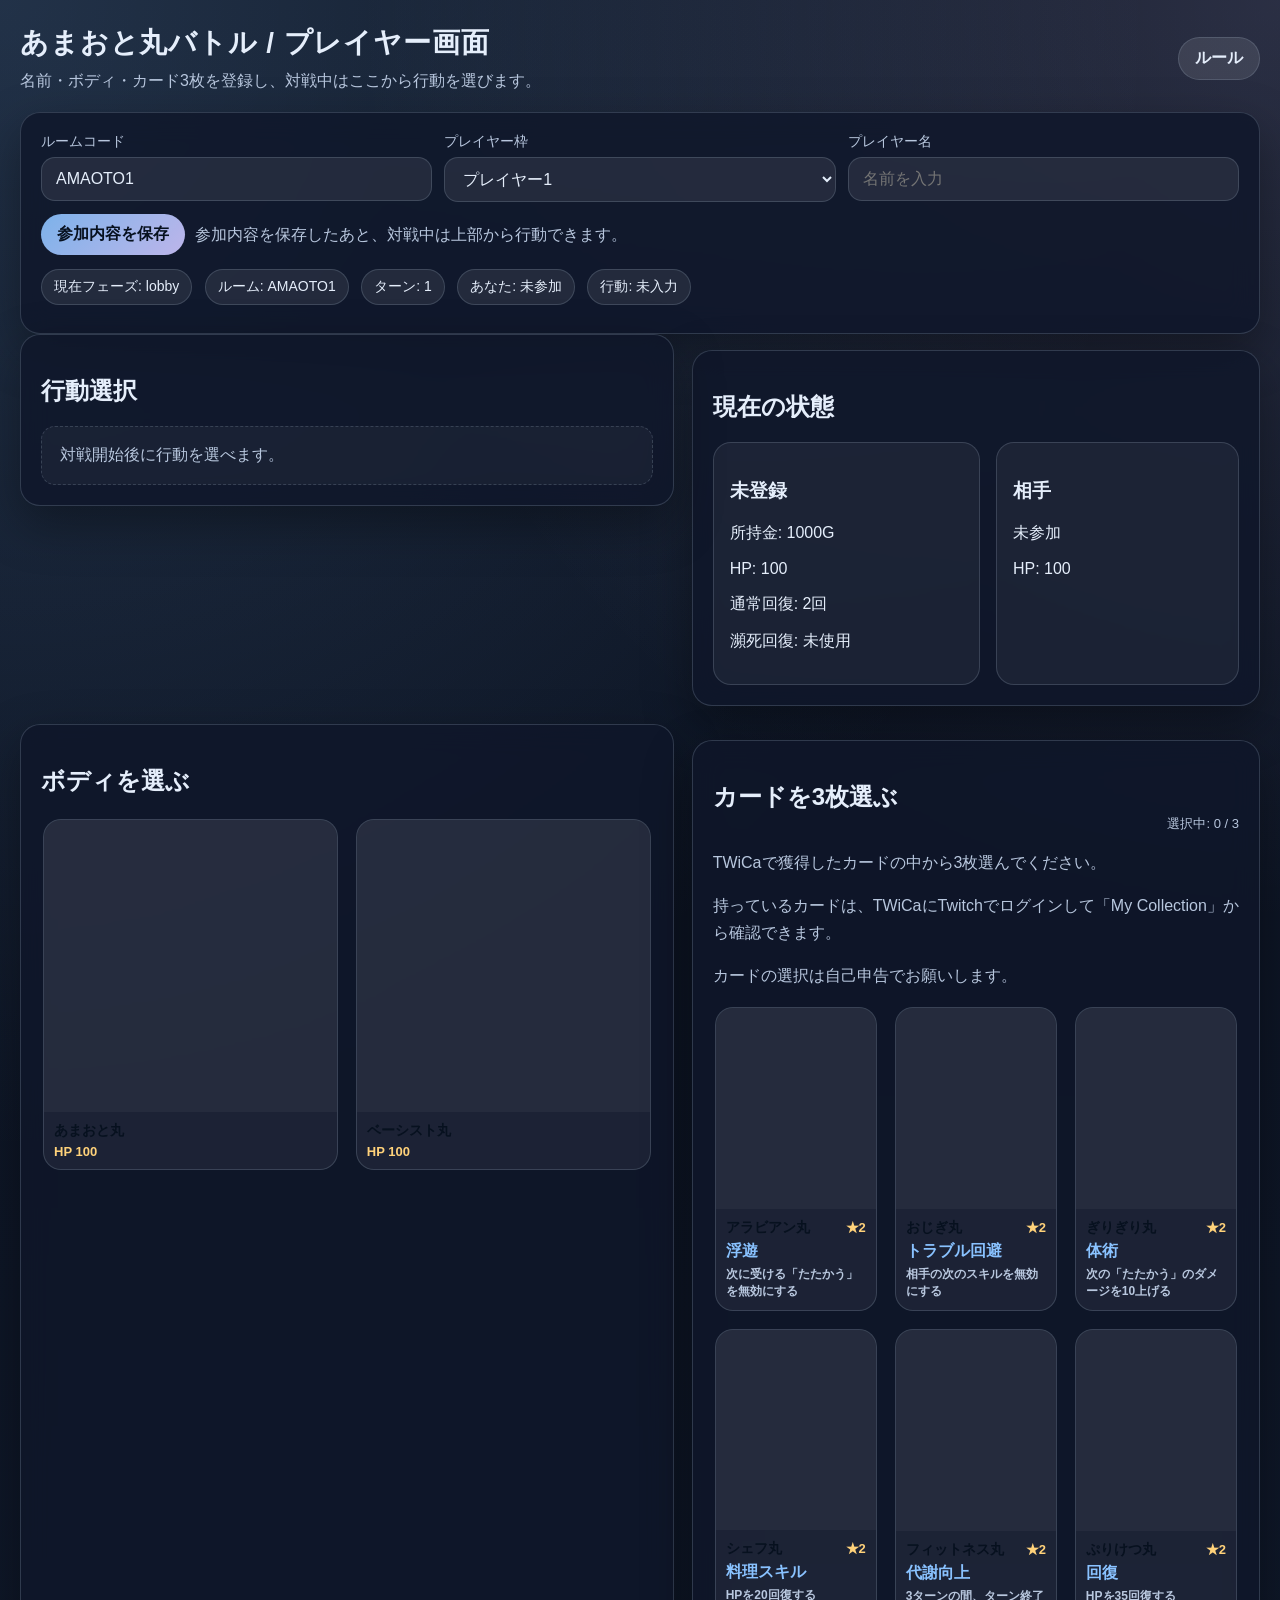
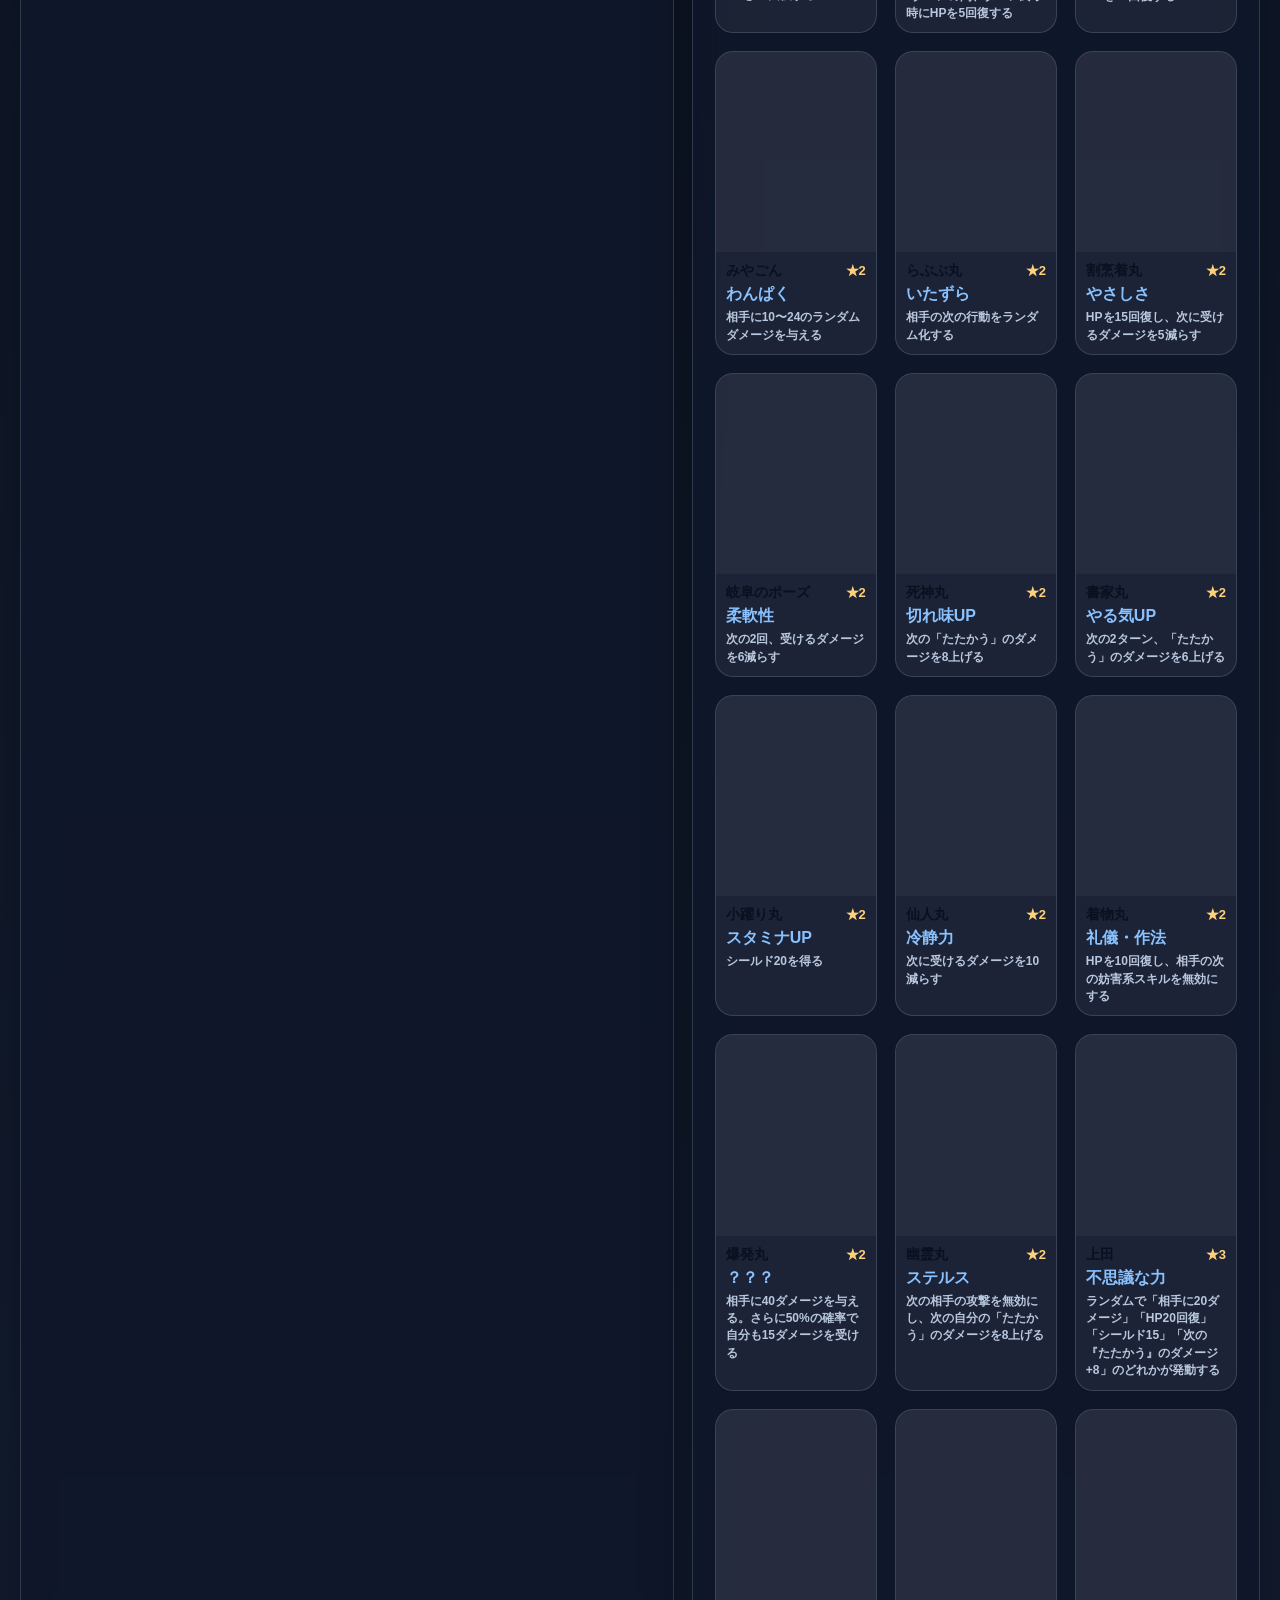
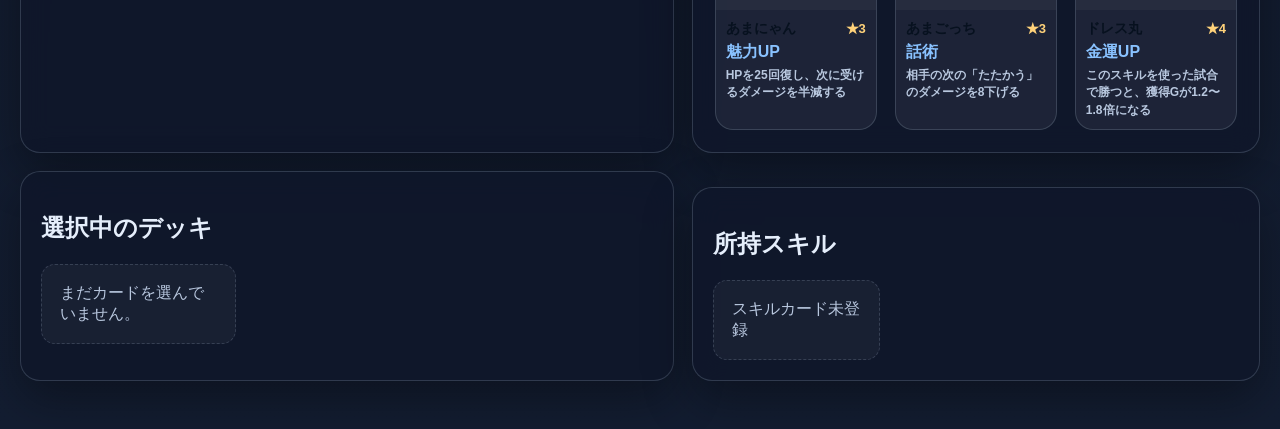
==== index.html @ dc41369e "Add files via upload" ====
<!DOCTYPE html>
<html lang="ja">
<head>
  <meta charset="UTF-8" />
  <meta name="viewport" content="width=device-width, initial-scale=1.0" />
  <title>あまおと丸バトル / プレイヤー画面</title>
  <link rel="stylesheet" href="css/common.css" />
  <link rel="stylesheet" href="css/player.css" />
</head>
<body class="player-page">
  <div class="container">
<header class="page-header">
  <div class="header-title">
    <h1>あまおと丸バトル / プレイヤー画面</h1>
    <p>名前・ボディ・カード3枚を登録し、対戦中はここから行動を選びます。</p>
  </div>
  <div class="header-actions">
    <button type="button" class="secondary" data-open-rules>ルール</button>
  </div>
</header>

<section class="panel">
  <div class="form-grid">
    <div>
      <label for="room-code">ルームコード</label>
      <input id="room-code" value="AMAOTO1" />
    </div>
    <div>
      <label for="player-role">プレイヤー枠</label>
      <select id="player-role">
        <option value="p1">プレイヤー1</option>
        <option value="p2">プレイヤー2</option>
      </select>
    </div>
    <div>
      <label for="player-name">プレイヤー名</label>
      <input id="player-name" placeholder="名前を入力" />
    </div>
  </div>
  <div class="entry-actions">
    <button type="button" id="save-entry">参加内容を保存</button>
    <div id="join-notice" class="submit-note"></div>
  </div>
  <div id="phase-box" class="phase-wrap"></div>
</section>

<section class="grid-2 player-top-grid">
  <div class="panel action-shell">
    <h2>行動選択</h2>
    <div id="action-panel"></div>
  </div>
  <div class="panel">
    <h2>現在の状態</h2>
    <div id="status-box" class="status-panels"></div>
  </div>
</section>

<section class="grid-2 selection-grid">
  <div class="panel">
    <h2>ボディを選ぶ</h2>
    <div id="body-grid" class="body-grid compact-grid"></div>
  </div>
  <div class="panel">
    <div class="section-title-row">
      <h2>カードを3枚選ぶ</h2>
      <div class="section-sub">選択中: <span id="deck-count">0</span> / 3</div>
    </div>
    <div id="twica-box" class="twica-box"></div>
    <div id="card-grid" class="card-grid compact-grid"></div>
  </div>
</section>

<section class="grid-2 lower-grid">
  <div class="panel">
    <h2>選択中のデッキ</h2>
    <div id="selected-deck" class="card-grid selected-deck-grid"></div>
  </div>
  <div class="panel">
    <h2>所持スキル</h2>
    <div id="skill-panel" class="skill-row"></div>
  </div>
</section>

  </div>
  <script src="data/data.js"></script>
  <script src="js/config.js"></script>
  <script src="js/sync.js"></script>
  <script src="js/common.js"></script>
  <script src="js/battle-engine.js"></script>
  <script src="js/player.js"></script>
</body>
</html>
---- css/common.css ----
:root {
  --bg: #0f172a;
  --panel: rgba(15, 23, 42, 0.82);
  --panel-2: rgba(30, 41, 59, 0.82);
  --line: rgba(148, 163, 184, 0.25);
  --text: #e5eefb;
  --sub: #b8c7de;
  --accent: #89c2ff;
  --accent-2: #d0c7ff;
  --danger: #ff7ea8;
  --success: #7ee5b8;
  --warn: #ffd27a;
  --shadow: 0 18px 48px rgba(0, 0, 0, 0.35);
  --radius: 20px;
  --radius-sm: 14px;
  --hp-bg: rgba(255,255,255,0.08);
  --hp-fill: linear-gradient(90deg, #7ee5b8, #89c2ff);
}
* { box-sizing: border-box; }
html, body {
  margin: 0;
  padding: 0;
  color: var(--text);
  background:
    radial-gradient(circle at top left, rgba(137, 194, 255, 0.18), transparent 30%),
    radial-gradient(circle at top right, rgba(208, 199, 255, 0.16), transparent 24%),
    linear-gradient(180deg, #0b1220 0%, #131d31 100%);
  font-family: -apple-system, BlinkMacSystemFont, "Hiragino Sans", "Yu Gothic", sans-serif;
}
body { min-height: 100vh; }
.container {
  width: min(1320px, calc(100vw - 40px));
  margin: 0 auto;
  padding: 24px 0 48px;
}
.page-header {
  display: flex;
  flex-wrap: wrap;
  gap: 14px;
  align-items: center;
  justify-content: space-between;
  margin-bottom: 18px;
}
.header-title h1 { margin: 0 0 6px; font-size: 28px; letter-spacing: 0.03em; }
.header-title p { margin: 0; color: var(--sub); line-height: 1.6; }
.header-actions { display: flex; gap: 10px; flex-wrap: wrap; align-items:center; }
.panel {
  background: var(--panel);
  border: 1px solid var(--line);
  backdrop-filter: blur(14px);
  border-radius: var(--radius);
  box-shadow: var(--shadow);
  padding: 20px;
}
.panel + .panel { margin-top: 16px; }
.grid-2 { display: grid; grid-template-columns: 1.15fr 1fr; gap: 18px; }
.grid-3 { display: grid; grid-template-columns: repeat(3, 1fr); gap: 16px; }
button, input, select { font: inherit; }
button {
  border: 0; border-radius: 999px; padding: 10px 16px; cursor: pointer;
  background: linear-gradient(135deg, rgba(137, 194, 255, 0.9), rgba(208, 199, 255, 0.9));
  color: #07111f; font-weight: 700; transition: transform 0.15s ease, opacity 0.15s ease;
}
button:hover { transform: translateY(-1px); }
button:disabled, button.disabled { opacity: 0.45; cursor: not-allowed; transform: none; }
button.secondary { background: rgba(255,255,255,0.1); color: var(--text); border: 1px solid var(--line); }

button.attention, button.primary-warn {
  background: linear-gradient(135deg, rgba(255, 149, 92, 0.96), rgba(255, 108, 84, 0.96));
  color: #1f0c06;
  box-shadow: 0 10px 24px rgba(255, 126, 84, 0.28);
}
button.attention:hover, button.primary-warn:hover {
  box-shadow: 0 14px 28px rgba(255, 126, 84, 0.34);
}
input, select {
  width: 100%; border-radius: 14px; border: 1px solid var(--line); background: rgba(255,255,255,0.08);
  color: var(--text); padding: 12px 14px;
}
label { display: block; color: var(--sub); margin-bottom: 6px; font-size: 14px; }
.form-grid { display: grid; grid-template-columns: repeat(3, 1fr); gap: 12px; }
.phase-chip {
  display: inline-flex; align-items: center; padding: 8px 12px; margin: 0 8px 8px 0; border-radius: 999px;
  background: rgba(255,255,255,0.08); border: 1px solid var(--line); color: var(--text); font-size: 14px;
}
.empty-note { padding: 18px; border-radius: var(--radius-sm); color: var(--sub); background: rgba(255,255,255,0.04); border: 1px dashed var(--line); }
.card-grid, .body-grid { display: grid; gap: 14px; }
.card-grid { grid-template-columns: repeat(auto-fill, minmax(220px, 1fr)); }
.body-grid { grid-template-columns: repeat(auto-fit, minmax(220px, 1fr)); }
.card-button, .body-button { display: block; width: 100%; text-align: left; padding: 0; border-radius: 18px; overflow: hidden; background: transparent; border: 2px solid transparent; }
.card-button.selected, .body-button.selected { border-color: var(--accent); box-shadow: 0 0 0 2px rgba(137, 194, 255, 0.15); }
.card-unit, .body-unit {
  background: rgba(255,255,255,0.06); border: 1px solid var(--line); border-radius: 18px; overflow: hidden;
  display: flex; flex-direction: column; min-height: 100%;
}
.card-image, .body-image { width: 100%; aspect-ratio: 3 / 4; object-fit: cover; background: rgba(255,255,255,0.04); }
.body-image { aspect-ratio: 1 / 1; }
.card-body { padding: 12px; display: grid; gap: 6px; }
.card-title-row { display: flex; justify-content: space-between; gap: 8px; align-items: flex-start; }
.card-title, .body-name { font-size: 16px; font-weight: 700; }
.card-rarity, .body-meta { color: var(--warn); font-size: 13px; }
.card-skill { color: var(--accent); font-weight: 700; }
.card-effect, .card-meta { color: var(--sub); font-size: 14px; line-height: 1.5; }
.effects-row { display: flex; flex-wrap: wrap; gap: 8px; margin-top: 10px; }
.effect-badge {
  display: inline-flex; align-items: center; gap: 6px; border-radius: 999px; background: rgba(255,255,255,0.08);
  border: 1px solid var(--line); padding: 6px 10px; font-size: 12px; color: var(--text);
}
.status-row, .stack { display: grid; gap: 16px; }
.modal.hidden { display: none; }
.modal { position: fixed; inset: 0; z-index: 999; }
.modal-backdrop { position: absolute; inset: 0; background: rgba(0,0,0,0.6); }
.modal-panel {
  position: relative; z-index: 1; width: min(760px, calc(100vw - 24px)); margin: 32px auto; background: rgba(12, 19, 33, 0.96);
  border: 1px solid var(--line); border-radius: 22px; box-shadow: var(--shadow); padding: 20px;
}
.modal-close { float: right; }
.rules-block h3 { margin-top: 12px; margin-bottom: 8px; }
.rules-block ul { margin: 0; padding-left: 20px; line-height: 1.8; }
.rules-block p { color: var(--sub); line-height: 1.7; }
.hp-bar { height: 12px; background: var(--hp-bg); border-radius: 999px; overflow: hidden; border: 1px solid rgba(255,255,255,0.08); }
.hp-fill { height: 100%; background: var(--hp-fill); }
.log-list { margin: 0; padding-left: 18px; line-height: 1.8; color: var(--sub); }
.section-title-row { display:flex; justify-content:space-between; align-items:flex-end; gap:10px; margin-bottom: 12px; }
.section-sub { color: var(--sub); font-size: 13px; }
.entry-actions { margin-top: 12px; display:flex; gap:10px; flex-wrap:wrap; align-items:center; }
.phase-wrap { margin-top: 14px; }
@media (max-width: 900px) {
  .grid-2, .grid-3, .form-grid { grid-template-columns: 1fr; }
  .container { width: min(100vw - 20px, 1320px); }
}
---- css/player.css ----
.player-top-grid {
  align-items: start;
}
.action-shell {
  position: sticky;
  top: 14px;
  z-index: 5;
}
.selection-grid, .lower-grid {
  margin-top: 18px;
}
.status-panels {
  display: grid;
  grid-template-columns: 1.1fr 1fr;
  gap: 16px;
}
.status-card {
  background: rgba(255,255,255,0.05);
  border: 1px solid var(--line);
  border-radius: 18px;
  padding: 16px;
}
.action-grid {
  display: grid;
  grid-template-columns: 1fr 1fr;
  gap: 12px;
}
.action-group {
  background: rgba(255,255,255,0.04);
  border-radius: 18px;
  border: 1px solid var(--line);
  padding: 14px;
}
.action-group h3 { margin-top: 0; margin-bottom: 12px; }
.major-action {
  width: 100%;
  margin-bottom: 10px;
}
.minor-actions {
  display: grid;
  grid-template-columns: repeat(auto-fill, minmax(180px, 1fr));
  gap: 10px;
}
.minor-action {
  width: 100%;
  border-radius: 16px;
}
.submit-note, .twica-box p {
  color: var(--sub);
  line-height: 1.7;
}
.skill-row {
  display: grid;
  grid-template-columns: repeat(3, 1fr);
  gap: 12px;
}
.skill-slot.used { opacity: 0.56; }
.player-page .compact-grid.card-grid {
  grid-template-columns: repeat(auto-fill, minmax(165px, 1fr));
}
.player-page .compact-grid.body-grid, .player-page .body-grid.compact-grid {
  grid-template-columns: repeat(auto-fit, minmax(170px, 1fr));
}
.player-page .compact-grid .card-body {
  padding: 10px;
  gap: 4px;
}
.player-page .compact-grid .card-title, .player-page .compact-grid .body-name {
  font-size: 14px;
}
.player-page .compact-grid .card-effect, .player-page .compact-grid .card-meta {
  font-size: 12px;
  line-height: 1.45;
}
.player-page .compact-grid .card-image {
  aspect-ratio: 4 / 5;
}
.player-page .compact-grid .body-image {
  aspect-ratio: 1 / 1;
}
.selected-deck-grid {
  grid-template-columns: repeat(auto-fill, minmax(150px, 1fr));
}
.selected-deck-grid .card-image,
.skill-row .card-image {
  aspect-ratio: 1 / 1.15;
}
.selected-deck-grid .card-title,
.skill-row .card-title {
  font-size: 14px;
}
.selected-deck-grid .card-effect,
.skill-row .card-effect,
.skill-row .card-meta {
  font-size: 12px;
}
@media (max-width: 900px) {
  .status-panels, .action-grid, .skill-row { grid-template-columns: 1fr; }
  .action-shell { position: static; }
}
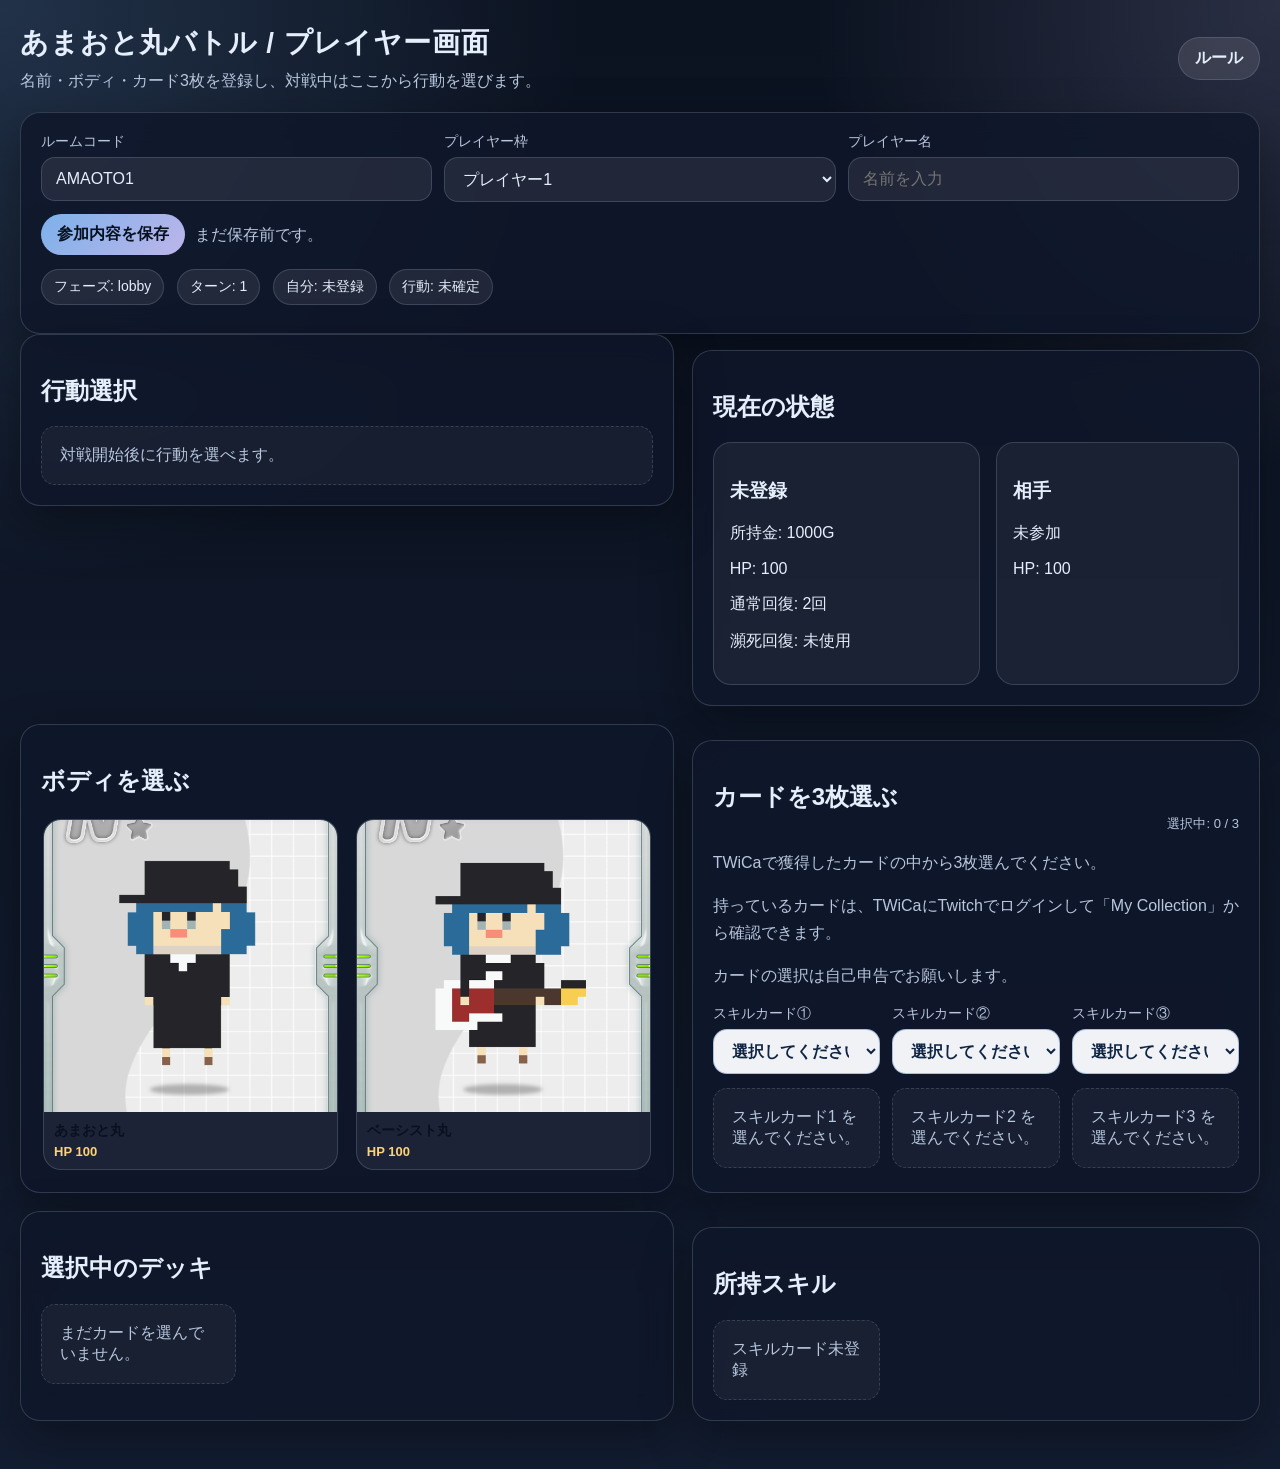
==== commit 2446bb8f: "Add files via upload" ====
--- a/index.html
+++ b/index.html
@@ -60,13 +60,29 @@
     <h2>ボディを選ぶ</h2>
     <div id="body-grid" class="body-grid compact-grid"></div>
   </div>
-  <div class="panel">
+  <div class="panel skill-select-panel">
     <div class="section-title-row">
       <h2>カードを3枚選ぶ</h2>
       <div class="section-sub">選択中: <span id="deck-count">0</span> / 3</div>
     </div>
     <div id="twica-box" class="twica-box"></div>
-    <div id="card-grid" class="card-grid compact-grid"></div>
+    <div class="skill-select-wrap">
+      <div class="skill-picks">
+        <div>
+          <label for="card-select-1">スキルカード①</label>
+          <select id="card-select-1" class="card-select"></select>
+        </div>
+        <div>
+          <label for="card-select-2">スキルカード②</label>
+          <select id="card-select-2" class="card-select"></select>
+        </div>
+        <div>
+          <label for="card-select-3">スキルカード③</label>
+          <select id="card-select-3" class="card-select"></select>
+        </div>
+      </div>
+      <div id="card-preview-grid" class="card-preview-grid"></div>
+    </div>
   </div>
 </section>
 
@@ -89,4 +105,4 @@
   <script src="js/battle-engine.js"></script>
   <script src="js/player.js"></script>
 </body>
-</html>
+</html>
--- a/css/player.css
+++ b/css/player.css
@@ -1,4 +1,3 @@
-
 .player-top-grid {
   align-items: start;
 }
@@ -56,9 +55,6 @@
   gap: 12px;
 }
 .skill-slot.used { opacity: 0.56; }
-.player-page .compact-grid.card-grid {
-  grid-template-columns: repeat(auto-fill, minmax(165px, 1fr));
-}
 .player-page .compact-grid.body-grid, .player-page .body-grid.compact-grid {
   grid-template-columns: repeat(auto-fit, minmax(170px, 1fr));
 }
@@ -72,9 +68,6 @@
 .player-page .compact-grid .card-effect, .player-page .compact-grid .card-meta {
   font-size: 12px;
   line-height: 1.45;
-}
-.player-page .compact-grid .card-image {
-  aspect-ratio: 4 / 5;
 }
 .player-page .compact-grid .body-image {
   aspect-ratio: 1 / 1;
@@ -95,7 +88,51 @@
 .skill-row .card-meta {
   font-size: 12px;
 }
+.skill-select-wrap {
+  display: grid;
+  gap: 14px;
+}
+.skill-picks {
+  display: grid;
+  grid-template-columns: repeat(3, 1fr);
+  gap: 12px;
+}
+.card-select {
+  width: 100%;
+}
+.card-preview-grid {
+  display: grid;
+  grid-template-columns: repeat(3, minmax(0, 1fr));
+  gap: 12px;
+}
+.preview-slot .card-unit,
+.skill-slot .card-unit,
+.selected-deck-grid .card-unit {
+  border-radius: 16px;
+}
+.preview-slot .card-image,
+.selected-deck-grid .card-image,
+.skill-row .card-image {
+  aspect-ratio: 4 / 5;
+}
+.preview-slot .card-title,
+.selected-deck-grid .card-title,
+.skill-row .card-title {
+  font-size: 13px;
+}
+.preview-slot .card-effect,
+.preview-slot .card-meta,
+.selected-deck-grid .card-effect,
+.skill-row .card-effect,
+.skill-row .card-meta {
+  font-size: 11px;
+  line-height: 1.45;
+}
 @media (max-width: 900px) {
-  .status-panels, .action-grid, .skill-row { grid-template-columns: 1fr; }
+  .status-panels, .action-grid, .skill-row, .skill-picks, .card-preview-grid { grid-template-columns: 1fr; }
   .action-shell { position: static; }
 }
+
+.card-select{color:#102544;background:rgba(250,252,255,.96);border:1px solid rgba(151,179,219,.8);font-weight:700;}
+.card-select option{color:#102544;background:#f7fbff;}
+.skill-picks label{display:block;margin-bottom:6px;}
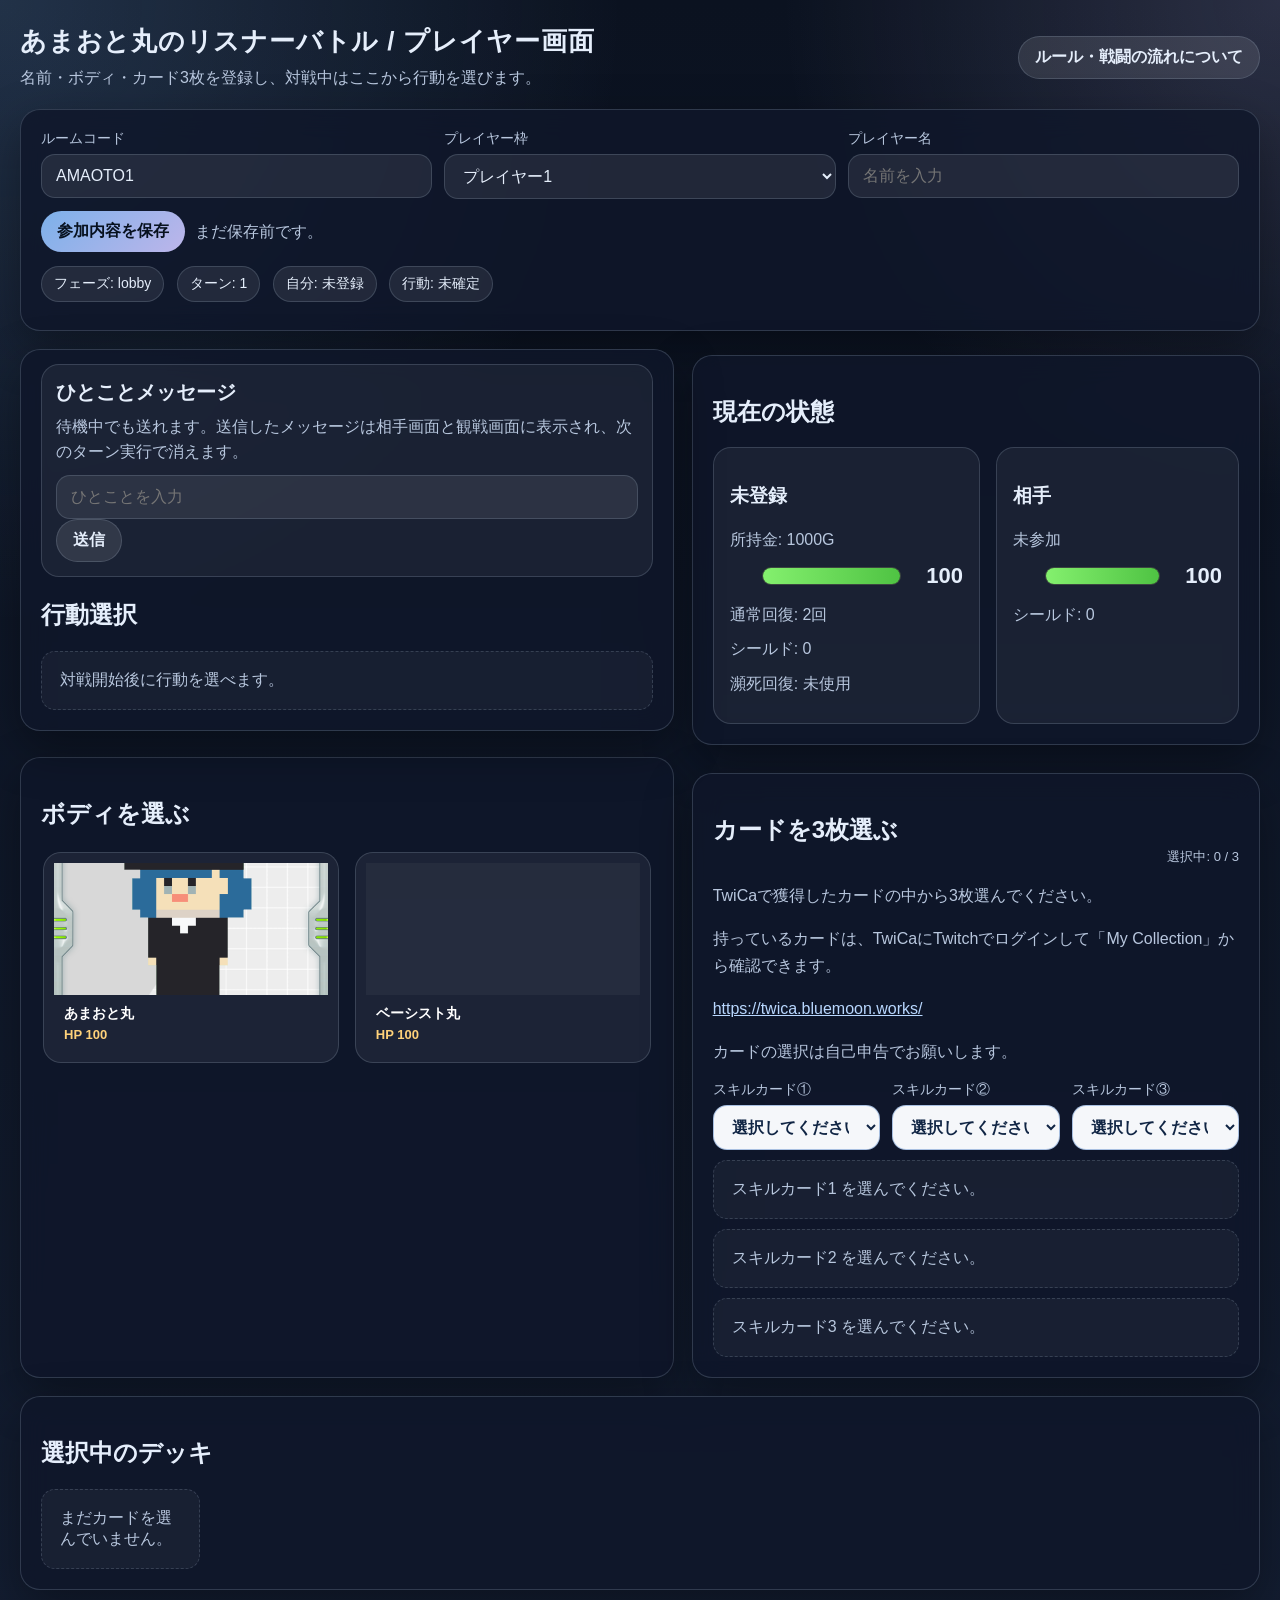
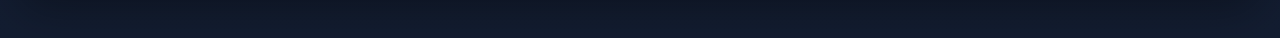
==== commit f7c79b2f: "Add files via upload" ====
--- a/index.html
+++ b/index.html
@@ -3,7 +3,7 @@
 <head>
   <meta charset="UTF-8" />
   <meta name="viewport" content="width=device-width, initial-scale=1.0" />
-  <title>あまおと丸バトル / プレイヤー画面</title>
+  <title>あまおと丸のリスナーバトル / プレイヤー画面</title>
   <link rel="stylesheet" href="css/common.css" />
   <link rel="stylesheet" href="css/player.css" />
 </head>
@@ -11,11 +11,11 @@
   <div class="container">
 <header class="page-header">
   <div class="header-title">
-    <h1>あまおと丸バトル / プレイヤー画面</h1>
+    <h1>あまおと丸のリスナーバトル / プレイヤー画面</h1>
     <p>名前・ボディ・カード3枚を登録し、対戦中はここから行動を選びます。</p>
   </div>
   <div class="header-actions">
-    <button type="button" class="secondary" data-open-rules>ルール</button>
+    <button type="button" class="secondary" data-open-rules>ルール・戦闘の流れについて</button>
   </div>
 </header>
 
@@ -23,7 +23,7 @@
   <div class="form-grid">
     <div>
       <label for="room-code">ルームコード</label>
-      <input id="room-code" value="AMAOTO1" />
+      <input id="room-code" value="AMAOTO1" placeholder="ルームコードを入力" />
     </div>
     <div>
       <label for="player-role">プレイヤー枠</label>
@@ -46,6 +46,15 @@
 
 <section class="grid-2 player-top-grid">
   <div class="panel action-shell">
+    <div class="inline-message-panel">
+      <h2>ひとことメッセージ</h2>
+      <p class="message-help">待機中でも送れます。送信したメッセージは相手画面と観戦画面に表示され、次のターン実行で消えます。</p>
+      <div class="message-row">
+        <input id="player-message" placeholder="ひとことを入力" maxlength="40" />
+        <button type="button" id="send-message" class="secondary">送信</button>
+      </div>
+      <div id="message-status" class="submit-note"></div>
+    </div>
     <h2>行動選択</h2>
     <div id="action-panel"></div>
   </div>
@@ -86,14 +95,10 @@
   </div>
 </section>
 
-<section class="grid-2 lower-grid">
+<section class="lower-grid single-column">
   <div class="panel">
     <h2>選択中のデッキ</h2>
     <div id="selected-deck" class="card-grid selected-deck-grid"></div>
-  </div>
-  <div class="panel">
-    <h2>所持スキル</h2>
-    <div id="skill-panel" class="skill-row"></div>
   </div>
 </section>
 
--- a/css/player.css
+++ b/css/player.css
@@ -136,3 +136,112 @@
 .card-select{color:#102544;background:rgba(250,252,255,.96);border:1px solid rgba(151,179,219,.8);font-weight:700;}
 .card-select option{color:#102544;background:#f7fbff;}
 .skill-picks label{display:block;margin-bottom:6px;}
+
+
+.player-page .header-title h1{font-size:26px;}
+.action-shell{margin-bottom:18px;}
+.player-top-grid{margin-bottom:8px;}
+.selection-grid{margin-top:8px;}
+.body-grid.compact-grid{grid-template-columns:repeat(2,minmax(0,1fr));gap:12px;}
+.player-page .compact-grid .card-unit,.player-page .compact-grid .body-unit{padding:10px}
+.player-page .compact-grid .body-image{max-height:132px;object-fit:cover}
+.player-page .compact-grid .body-name,.player-page .compact-grid .card-title{color:#fff}
+.skill-select-wrap{gap:10px}
+.card-preview-grid{grid-template-columns:1fr;gap:10px}
+.preview-slot .card-unit{display:grid;grid-template-columns:72px 1fr;gap:10px;align-items:center;padding:10px}
+.preview-slot .card-image{width:72px;height:92px;aspect-ratio:auto}
+.preview-slot .card-content{padding:0}
+.message-panel .message-row{display:grid;grid-template-columns:1fr auto;gap:10px;align-items:center}
+.message-help{color:var(--sub);margin:0 0 12px;line-height:1.6}
+.opponent-message{margin-top:10px;color:var(--text);font-size:14px;line-height:1.6;background:rgba(255,255,255,.05);border:1px solid var(--line);border-radius:12px;padding:10px 12px}
+.twica-box a{color:#b9d8ff}
+.card-select{color:#102544 !important;background:rgba(250,252,255,.98);}
+@media (max-width: 900px){
+  .selection-grid,.lower-grid,.player-top-grid{grid-template-columns:1fr}
+  .body-grid.compact-grid{grid-template-columns:1fr 1fr}
+  .preview-slot .card-unit{grid-template-columns:64px 1fr}
+  .preview-slot .card-image{width:64px;height:84px}
+}
+
+.action-shell{margin-top:10px;}
+.status-card .status-line{margin:0 0 10px;color:var(--sub);line-height:1.55;}
+.status-hp-wrap{display:grid;gap:8px;margin:10px 0 14px;}
+.status-hp-row{display:grid;grid-template-columns:auto 1fr auto;gap:10px;align-items:center;}
+.status-heart{width:22px;height:22px;object-fit:contain;}
+.status-card .hp-bar.thick{height:18px;border-radius:999px;overflow:hidden;border:1px solid rgba(255,255,255,.14);background:rgba(30,46,24,.66);}
+.status-card .hp-fill{background:linear-gradient(90deg,#84f06e 0%, #4fc343 100%)!important}
+.status-hp-number{font-size:22px;font-weight:900;min-width:52px;text-align:right;}
+@media (max-width:900px){
+  .action-shell{margin-top:14px;}
+}
+
+
+.player-top-grid{
+  align-items:start;
+  margin-top: 8px;
+}
+.action-shell{
+  padding-top: 14px;
+}
+.action-shell > h2{
+  margin-top: 18px;
+}
+.inline-message-panel{
+  background: rgba(255,255,255,0.05);
+  border: 1px solid var(--line);
+  border-radius: 18px;
+  padding: 14px;
+  margin-bottom: 22px;
+}
+.inline-message-panel h2{
+  margin: 0 0 8px;
+  font-size: 20px;
+}
+.inline-message-panel .message-help{
+  margin: 0 0 10px;
+}
+.lower-grid.single-column{
+  display:block;
+  margin-top: 18px;
+}
+.status-hp-row .hp-bar.thick{
+  position: relative;
+  overflow: hidden;
+}
+.status-hp-row .shield-fill{
+  position:absolute;
+  top:0; bottom:0;
+  left:0;
+  background: linear-gradient(90deg, rgba(102,214,255,.35), rgba(102,214,255,.6));
+  z-index:2;
+}
+.status-hp-row .hp-fill{
+  position:relative;
+  z-index:1;
+}
+.card-preview-grid .card-unit{
+  display:grid;
+  grid-template-columns: 92px 1fr;
+  gap: 12px;
+  align-items: center;
+}
+.card-preview-grid .card-image{
+  width:92px;
+  height:122px;
+  object-fit: cover;
+  border-radius:12px;
+}
+.card-preview-grid .card-body{
+  padding: 0;
+}
+@media (max-width: 900px){
+  .player-top-grid{
+    gap:16px;
+  }
+  .action-shell{
+    position: static;
+  }
+  .action-shell > h2{
+    margin-top: 14px;
+  }
+}
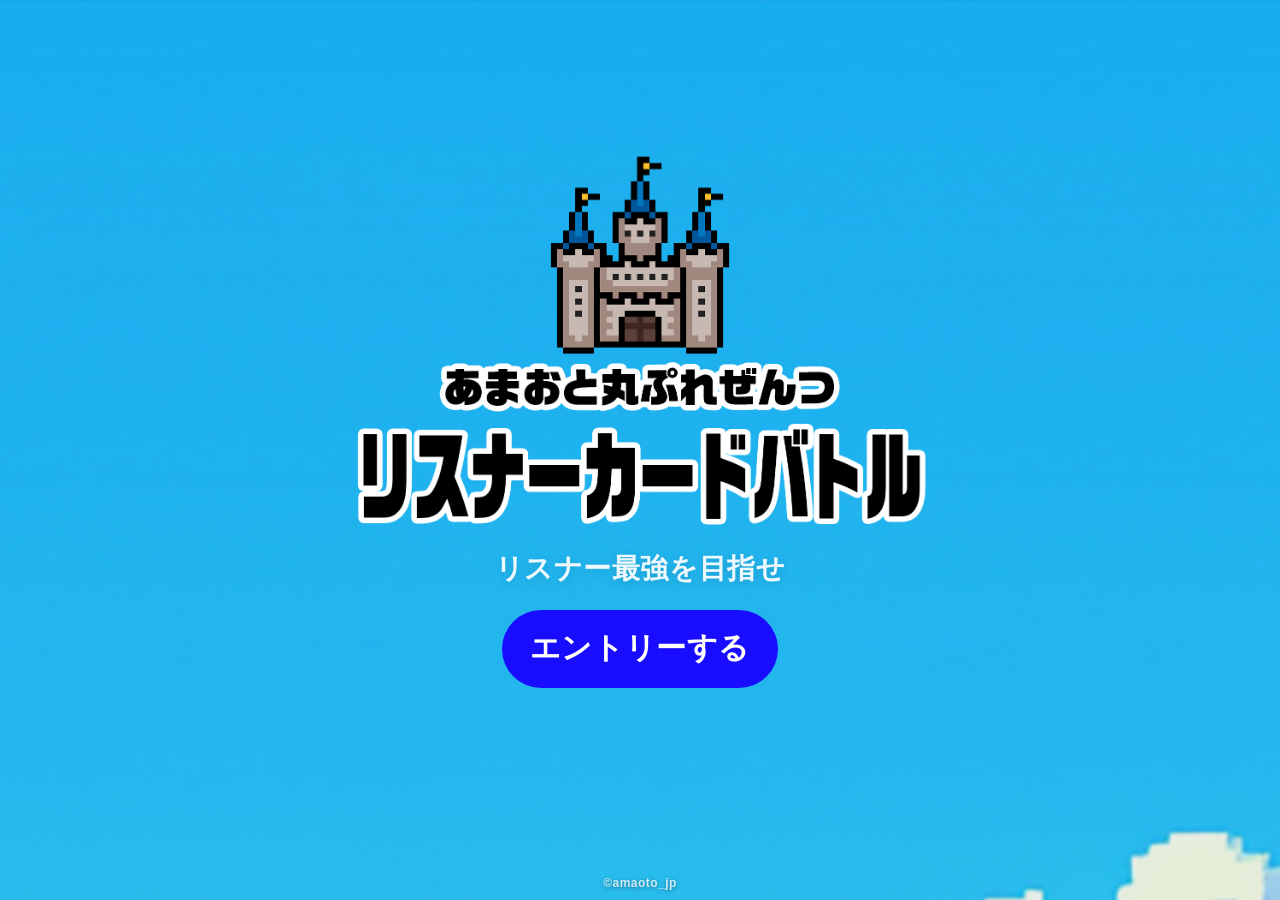
==== commit c44a6fc6: "Add files via upload" ====
--- a/index.html
+++ b/index.html
@@ -3,105 +3,176 @@
 <head>
   <meta charset="UTF-8" />
   <meta name="viewport" content="width=device-width, initial-scale=1.0" />
-  <title>あまおと丸のリスナーバトル / プレイヤー画面</title>
+  <title>あまおと丸ぷれぜんつ｜リスナーバトル</title>
+  <meta name="theme-color" content="#1eb0eb" />
+  <meta name="application-name" content="あまおと丸ぷれぜんつ｜リスナーバトル" />
+  <meta name="apple-mobile-web-app-capable" content="yes" />
+  <meta name="apple-mobile-web-app-status-bar-style" content="default" />
+  <meta name="apple-mobile-web-app-title" content="リスナーバトル" />
+  <link rel="manifest" href="manifest.webmanifest" />
+  <link rel="apple-touch-icon" sizes="180x180" href="assets/images/ui/webappicon_ios.png" />
+  <link rel="icon" type="image/png" sizes="192x192" href="assets/images/ui/webappicon_android.png" />
   <link rel="stylesheet" href="css/common.css" />
   <link rel="stylesheet" href="css/player.css" />
 </head>
 <body class="player-page">
-  <div class="container">
-<header class="page-header">
-  <div class="header-title">
-    <h1>あまおと丸のリスナーバトル / プレイヤー画面</h1>
-    <p>名前・ボディ・カード3枚を登録し、対戦中はここから行動を選びます。</p>
-  </div>
-  <div class="header-actions">
-    <button type="button" class="secondary" data-open-rules>ルール・戦闘の流れについて</button>
-  </div>
-</header>
+  <div class="player-page-overlay"></div>
+  <div class="container player-container">
+    <header id="flow-header" class="player-flow-header hidden">
+      <div class="player-flow-logo-wrap">
+        <img src="assets/images/ui/game_logo_wide.png" alt="あまおと丸ぷれぜんつ リスナーカードバトル" class="player-flow-logo" />
+      </div>
+      <div class="header-actions player-flow-actions">
+        <button type="button" class="danger exit-top" data-exit-top>退出する</button>
+        <button type="button" class="info" data-open-rules>ルール・戦闘の流れ</button>
+      </div>
+    </header>
 
-<section class="panel">
-  <div class="form-grid">
-    <div>
-      <label for="room-code">ルームコード</label>
-      <input id="room-code" value="AMAOTO1" placeholder="ルームコードを入力" />
-    </div>
-    <div>
-      <label for="player-role">プレイヤー枠</label>
-      <select id="player-role">
-        <option value="p1">プレイヤー1</option>
-        <option value="p2">プレイヤー2</option>
-      </select>
-    </div>
-    <div>
-      <label for="player-name">プレイヤー名</label>
-      <input id="player-name" placeholder="名前を入力" />
-    </div>
-  </div>
-  <div class="entry-actions">
-    <button type="button" id="save-entry">参加内容を保存</button>
-    <div id="join-notice" class="submit-note"></div>
-  </div>
-  <div id="phase-box" class="phase-wrap"></div>
-</section>
+    <section id="intro-stage" class="intro-stage-shell">
+      <div class="intro-stage-center">
+        <img src="assets/images/ui/game_logo.png" alt="あまおと丸ぷれぜんつ リスナーカードバトル" class="intro-main-logo" />
+        <p class="intro-copy">リスナー最強を目指せ</p>
+        <div class="entry-actions intro-actions">
+          <button type="button" id="start-entry" class="primary-cta large">エントリーする</button>
+        </div>
+      </div>
+    </section>
 
-<section class="grid-2 player-top-grid">
-  <div class="panel action-shell">
-    <div class="inline-message-panel">
-      <h2>ひとことメッセージ</h2>
-      <p class="message-help">待機中でも送れます。送信したメッセージは相手画面と観戦画面に表示され、次のターン実行で消えます。</p>
-      <div class="message-row">
-        <input id="player-message" placeholder="ひとことを入力" maxlength="40" />
-        <button type="button" id="send-message" class="secondary">送信</button>
-      </div>
-      <div id="message-status" class="submit-note"></div>
-    </div>
-    <h2>行動選択</h2>
-    <div id="action-panel"></div>
-  </div>
-  <div class="panel">
-    <h2>現在の状態</h2>
-    <div id="status-box" class="status-panels"></div>
-  </div>
-</section>
-
-<section class="grid-2 selection-grid">
-  <div class="panel">
-    <h2>ボディを選ぶ</h2>
-    <div id="body-grid" class="body-grid compact-grid"></div>
-  </div>
-  <div class="panel skill-select-panel">
-    <div class="section-title-row">
-      <h2>カードを3枚選ぶ</h2>
-      <div class="section-sub">選択中: <span id="deck-count">0</span> / 3</div>
-    </div>
-    <div id="twica-box" class="twica-box"></div>
-    <div class="skill-select-wrap">
-      <div class="skill-picks">
+    <section id="identity-stage" class="panel stage-card entry-stage hidden">
+      <h2 class="stage-title centered">プレイヤー情報を入力</h2>
+      <div class="form-grid two-cols player-form-grid">
         <div>
-          <label for="card-select-1">スキルカード①</label>
-          <select id="card-select-1" class="card-select"></select>
+          <label for="player-role">プレイヤーNO.</label>
+          <select id="player-role">
+            <option value="p1">プレイヤー1</option>
+            <option value="p2">プレイヤー2</option>
+          </select>
+          <p class="field-help">※配信内で割り振られた番号を選択してください</p>
         </div>
         <div>
-          <label for="card-select-2">スキルカード②</label>
-          <select id="card-select-2" class="card-select"></select>
-        </div>
-        <div>
-          <label for="card-select-3">スキルカード③</label>
-          <select id="card-select-3" class="card-select"></select>
+          <label for="player-name">プレイヤー名</label>
+          <input id="player-name" placeholder="名前を入力" />
         </div>
       </div>
-      <div id="card-preview-grid" class="card-preview-grid"></div>
-    </div>
-  </div>
-</section>
+      <div class="entry-actions stage-actions stage-actions-center">
+        <button type="button" id="go-room" class="primary-cta">ルームコードの入力へ</button>
+        <div id="identity-notice" class="submit-note"></div>
+      </div>
+    </section>
 
-<section class="lower-grid single-column">
-  <div class="panel">
-    <h2>選択中のデッキ</h2>
-    <div id="selected-deck" class="card-grid selected-deck-grid"></div>
-  </div>
-</section>
+    <section id="room-stage" class="panel stage-card room-stage hidden">
+      <h2 class="stage-title centered">ルームコードを入力</h2>
+      <div class="form-grid single-col player-form-grid">
+        <div>
+          <label for="room-code">ルームコード</label>
+          <input id="room-code" value="AMAOTO1" placeholder="ルームコードを入力" />
+          <p class="field-help">※配信内で指定されたルームコードを入力してください</p>
+        </div>
+      </div>
+      <div class="entry-actions stage-actions stage-actions-center">
+        <button type="button" id="save-entry" class="primary-cta">入室する</button>
+        <div id="join-notice" class="submit-note"></div>
+      </div>
+    </section>
 
+    <section id="setup-stage" class="hidden">
+      <div class="setup-intro"><h2>対戦準備</h2><p>まずは所持G・BET・ボディ・スキルカードを選択してください</p></div>
+      <section class="panel stage-card setup-panel setup-gold-panel">
+        <div class="section-title-row with-icon">
+          <h2><img src="assets/images/ui/icon_coin.png" alt="" class="section-heading-icon">所持金とBET額の設定</h2>
+        </div>
+        <div class="setup-desc-list">
+          <p>※初参加時は1,000Gスタートです。</p>
+          <p>※覚えている範囲の所持Gを入力してください。</p>
+          <p>※最低ベットは50Gです。不足分だけ借金になります。</p>
+        </div>
+        <div class="form-grid setup-grid two-cols">
+          <div>
+            <label for="player-gold">所持G(ゴールド)</label>
+            <input id="player-gold" type="number" min="0" value="1000" />
+          </div>
+          <div>
+            <label for="player-bet">BET額</label>
+            <input id="player-bet" type="number" min="50" value="50" />
+          </div>
+        </div>
+      </section>
+
+      <section class="grid-2 selection-grid compact-selection-grid player-setup-grid">
+        <div class="panel stage-card body-panel">
+          <h2 class="section-heading"><img src="assets/images/ui/icon_player_left.png" alt="" class="section-heading-icon">ボディーカード選択</h2>
+          <div id="body-grid" class="body-grid compact-grid"></div>
+        </div>
+        <div class="panel stage-card skill-select-panel">
+          <div class="section-title-row with-icon">
+            <h2><img src="assets/images/ui/icon_book.png" alt="" class="section-heading-icon">スキルカード選択</h2>
+            <div class="section-sub">選択中: <span id="deck-count">0</span> / 3</div>
+          </div>
+          <div id="twica-box" class="twica-box"></div>
+          <div class="skill-select-wrap">
+            <div class="skill-picks">
+              <div><label for="card-select-1">スキルカード①</label><select id="card-select-1" class="card-select"></select></div>
+              <div><label for="card-select-2">スキルカード②</label><select id="card-select-2" class="card-select"></select></div>
+              <div><label for="card-select-3">スキルカード③</label><select id="card-select-3" class="card-select"></select></div>
+            </div>
+            <div id="card-preview-grid" class="card-preview-grid"></div>
+          </div>
+        </div>
+      </section>
+
+      <section class="panel stage-card setup-confirm-panel">
+        <div class="entry-actions stage-actions stage-actions-center">
+          <button type="button" id="save-setup" class="primary-cta">この内容でエントリーする</button>
+          <div id="setup-notice" class="submit-note"></div>
+        </div>
+      </section>
+    </section>
+
+    <section id="battle-stage" class="hidden">
+      <section class="panel stage-card battle-phase-panel">
+        <div id="phase-box" class="phase-wrap"></div>
+      </section>
+
+      <section class="panel stage-card message-stage-panel">
+        <h2 class="section-heading">ひとことメッセージ</h2>
+        <div class="message-row">
+          <input id="player-message" placeholder="ひとことを入力" maxlength="40" />
+          <button type="button" id="send-message" class="secondary">送信</button>
+        </div>
+        <div id="message-status" class="submit-note"></div>
+      </section>
+
+      <section class="grid-2 player-top-grid compact-battle-grid">
+        <div class="panel stage-card action-shell">
+          <h2 class="section-heading">行動選択</h2>
+          <div id="action-panel"></div>
+        </div>
+        <div class="panel stage-card quick-links-panel">
+          <h2 class="section-heading">確認メニュー</h2>
+          <div class="quick-links">
+            <button type="button" class="secondary" id="open-entry-review">エントリー内容の確認</button>
+            <button type="button" class="secondary" id="open-status-review">対戦状況の確認</button>
+            <button type="button" class="secondary" id="open-log-review">対戦ログ</button>
+          </div>
+        </div>
+      </section>
+
+      <section id="status-review-panel" class="panel stage-card hidden">
+        <h2 class="section-heading">対戦状況の確認</h2>
+        <div id="status-box" class="status-panels"></div>
+      </section>
+
+      <section id="entry-review-panel" class="panel stage-card hidden">
+        <h2 class="section-heading">エントリー内容の確認</h2>
+        <div id="entry-review-box" class="entry-review-box"></div>
+      </section>
+
+      <section id="log-review-panel" class="panel stage-card hidden">
+        <h2 class="section-heading">対戦ログ</h2>
+        <div id="player-log" class="player-log"></div>
+      </section>
+    </section>
+    <div class="player-footer-copy">©amaoto_jp</div>
   </div>
   <script src="data/data.js"></script>
   <script src="js/config.js"></script>
@@ -109,5 +180,6 @@
   <script src="js/common.js"></script>
   <script src="js/battle-engine.js"></script>
   <script src="js/player.js"></script>
+  <script src="js/pwa.js"></script>
 </body>
-</html>+</html>
--- a/css/common.css
+++ b/css/common.css
@@ -80,6 +80,9 @@
 }
 label { display: block; color: var(--sub); margin-bottom: 6px; font-size: 14px; }
 .form-grid { display: grid; grid-template-columns: repeat(3, 1fr); gap: 12px; }
+
+.form-grid.two-cols { grid-template-columns: repeat(2, minmax(0, 1fr)); }
+.form-grid.single-col { grid-template-columns: 1fr; }
 .phase-chip {
   display: inline-flex; align-items: center; padding: 8px 12px; margin: 0 8px 8px 0; border-radius: 999px;
   background: rgba(255,255,255,0.08); border: 1px solid var(--line); color: var(--text); font-size: 14px;
@@ -130,3 +133,21 @@
   .grid-2, .grid-3, .form-grid { grid-template-columns: 1fr; }
   .container { width: min(100vw - 20px, 1320px); }
 }
+
+input::placeholder { color: rgba(229,238,251,.5); }
+.inline-icon{width:18px;height:18px;object-fit:contain;vertical-align:-3px;margin-right:6px;}
+.modal-panel.large{width:min(1100px,calc(100vw - 40px));}
+.body-icon-shell{width:68px;height:68px;border-radius:16px;background:rgba(255,255,255,.06);border:1px solid var(--line);display:grid;place-items:center;overflow:hidden;flex:0 0 auto;}
+.body-icon-shell.placeholder{font-size:12px;color:var(--sub);}
+.body-icon-image{width:100%;height:100%;object-fit:contain;}
+.field-help{margin:6px 0 0;color:var(--sub);font-size:12px;line-height:1.5;}
+.hidden{display:none !important;}
+
+.modal-panel.fullscreen-ish{width:min(1500px,calc(100vw - 60px));min-height:min(880px,calc(100vh - 60px));padding:28px 32px;}
+.spectator-page .rules-block{font-size:20px;line-height:1.8;}
+.spectator-page .rules-block h3{font-size:28px;margin-top:18px;}
+.spectator-page .rules-block ul{font-size:22px;line-height:1.9;}
+.spectator-page .rules-block p{font-size:20px;}
+
+.hp-shield-inline{display:inline-flex;align-items:center;gap:4px;margin-left:6px;font-size:.9em;font-weight:900;color:inherit;vertical-align:baseline;}
+.shield-inline-icon{margin-right:0;vertical-align:middle;}
--- a/css/player.css
+++ b/css/player.css
@@ -1,247 +1,333 @@
-.player-top-grid {
-  align-items: start;
-}
-.action-shell {
-  position: sticky;
-  top: 14px;
-  z-index: 5;
-}
-.selection-grid, .lower-grid {
-  margin-top: 18px;
-}
-.status-panels {
-  display: grid;
-  grid-template-columns: 1.1fr 1fr;
-  gap: 16px;
-}
-.status-card {
-  background: rgba(255,255,255,0.05);
-  border: 1px solid var(--line);
-  border-radius: 18px;
-  padding: 16px;
-}
-.action-grid {
-  display: grid;
-  grid-template-columns: 1fr 1fr;
-  gap: 12px;
-}
-.action-group {
-  background: rgba(255,255,255,0.04);
-  border-radius: 18px;
-  border: 1px solid var(--line);
-  padding: 14px;
-}
-.action-group h3 { margin-top: 0; margin-bottom: 12px; }
-.major-action {
-  width: 100%;
-  margin-bottom: 10px;
-}
-.minor-actions {
-  display: grid;
-  grid-template-columns: repeat(auto-fill, minmax(180px, 1fr));
-  gap: 10px;
-}
-.minor-action {
-  width: 100%;
-  border-radius: 16px;
-}
-.submit-note, .twica-box p {
-  color: var(--sub);
-  line-height: 1.7;
-}
-.skill-row {
-  display: grid;
-  grid-template-columns: repeat(3, 1fr);
-  gap: 12px;
-}
-.skill-slot.used { opacity: 0.56; }
-.player-page .compact-grid.body-grid, .player-page .body-grid.compact-grid {
-  grid-template-columns: repeat(auto-fit, minmax(170px, 1fr));
-}
-.player-page .compact-grid .card-body {
-  padding: 10px;
-  gap: 4px;
-}
-.player-page .compact-grid .card-title, .player-page .compact-grid .body-name {
-  font-size: 14px;
-}
-.player-page .compact-grid .card-effect, .player-page .compact-grid .card-meta {
-  font-size: 12px;
-  line-height: 1.45;
-}
-.player-page .compact-grid .body-image {
-  aspect-ratio: 1 / 1;
-}
-.selected-deck-grid {
-  grid-template-columns: repeat(auto-fill, minmax(150px, 1fr));
-}
-.selected-deck-grid .card-image,
-.skill-row .card-image {
-  aspect-ratio: 1 / 1.15;
-}
-.selected-deck-grid .card-title,
-.skill-row .card-title {
-  font-size: 14px;
-}
-.selected-deck-grid .card-effect,
-.skill-row .card-effect,
-.skill-row .card-meta {
-  font-size: 12px;
-}
-.skill-select-wrap {
-  display: grid;
-  gap: 14px;
-}
-.skill-picks {
-  display: grid;
-  grid-template-columns: repeat(3, 1fr);
-  gap: 12px;
-}
-.card-select {
-  width: 100%;
-}
-.card-preview-grid {
-  display: grid;
-  grid-template-columns: repeat(3, minmax(0, 1fr));
-  gap: 12px;
-}
-.preview-slot .card-unit,
-.skill-slot .card-unit,
-.selected-deck-grid .card-unit {
-  border-radius: 16px;
-}
-.preview-slot .card-image,
-.selected-deck-grid .card-image,
-.skill-row .card-image {
-  aspect-ratio: 4 / 5;
-}
-.preview-slot .card-title,
-.selected-deck-grid .card-title,
-.skill-row .card-title {
-  font-size: 13px;
-}
-.preview-slot .card-effect,
-.preview-slot .card-meta,
-.selected-deck-grid .card-effect,
-.skill-row .card-effect,
-.skill-row .card-meta {
-  font-size: 11px;
-  line-height: 1.45;
-}
-@media (max-width: 900px) {
-  .status-panels, .action-grid, .skill-row, .skill-picks, .card-preview-grid { grid-template-columns: 1fr; }
-  .action-shell { position: static; }
-}
-
-.card-select{color:#102544;background:rgba(250,252,255,.96);border:1px solid rgba(151,179,219,.8);font-weight:700;}
-.card-select option{color:#102544;background:#f7fbff;}
-.skill-picks label{display:block;margin-bottom:6px;}
-
-
-.player-page .header-title h1{font-size:26px;}
-.action-shell{margin-bottom:18px;}
-.player-top-grid{margin-bottom:8px;}
-.selection-grid{margin-top:8px;}
-.body-grid.compact-grid{grid-template-columns:repeat(2,minmax(0,1fr));gap:12px;}
-.player-page .compact-grid .card-unit,.player-page .compact-grid .body-unit{padding:10px}
-.player-page .compact-grid .body-image{max-height:132px;object-fit:cover}
-.player-page .compact-grid .body-name,.player-page .compact-grid .card-title{color:#fff}
-.skill-select-wrap{gap:10px}
-.card-preview-grid{grid-template-columns:1fr;gap:10px}
-.preview-slot .card-unit{display:grid;grid-template-columns:72px 1fr;gap:10px;align-items:center;padding:10px}
-.preview-slot .card-image{width:72px;height:92px;aspect-ratio:auto}
-.preview-slot .card-content{padding:0}
-.message-panel .message-row{display:grid;grid-template-columns:1fr auto;gap:10px;align-items:center}
-.message-help{color:var(--sub);margin:0 0 12px;line-height:1.6}
-.opponent-message{margin-top:10px;color:var(--text);font-size:14px;line-height:1.6;background:rgba(255,255,255,.05);border:1px solid var(--line);border-radius:12px;padding:10px 12px}
-.twica-box a{color:#b9d8ff}
-.card-select{color:#102544 !important;background:rgba(250,252,255,.98);}
-@media (max-width: 900px){
-  .selection-grid,.lower-grid,.player-top-grid{grid-template-columns:1fr}
-  .body-grid.compact-grid{grid-template-columns:1fr 1fr}
-  .preview-slot .card-unit{grid-template-columns:64px 1fr}
-  .preview-slot .card-image{width:64px;height:84px}
-}
-
-.action-shell{margin-top:10px;}
-.status-card .status-line{margin:0 0 10px;color:var(--sub);line-height:1.55;}
+.player-page{
+  position:relative;
+  min-height:100vh;
+  background:
+    linear-gradient(180deg, rgba(44,197,255,.08), rgba(44,197,255,.02)),
+    url('../assets/images/ui/player_bg.png') center top / cover no-repeat fixed,
+    #1eb0eb;
+}
+.player-page-overlay{
+  position:fixed;
+  inset:0;
+  pointer-events:none;
+  background:linear-gradient(180deg, rgba(13,123,176,.12) 0%, rgba(16,97,146,.08) 34%, rgba(5,44,69,.08) 100%);
+}
+.player-container{
+  position:relative;
+  z-index:1;
+  width:min(780px, calc(100vw - 36px));
+  padding:28px 0 54px;
+}
+.player-flow-header{
+  display:grid;
+  gap:18px;
+  justify-items:center;
+  margin-bottom:22px;
+}
+.player-flow-logo-wrap{display:flex;justify-content:center;}
+.player-flow-logo{width:min(100%, 700px);height:auto;display:block;filter:drop-shadow(0 4px 0 rgba(255,255,255,.2));}
+.player-flow-actions{justify-content:center;gap:14px;}
+.header-actions .danger,
+.header-actions .info,
+.primary-cta,
+button.secondary,
+#confirm-action{
+  border:none;
+  border-radius:999px;
+  min-height:58px;
+  padding:12px 28px;
+  font-size:19px;
+  font-weight:900;
+  letter-spacing:.02em;
+  box-shadow:none;
+}
+.header-actions .danger{background:#e52f6d;color:#fff;min-width:220px;}
+.header-actions .info{background:#190dff;color:#fff;min-width:320px;}
+.primary-cta{background:#000;color:#fff;min-width:320px;}
+.primary-cta.large{min-width:78%;min-height:78px;font-size:30px;background:#190dff;}
+button.secondary{background:rgba(9,24,37,.76);border:1px solid rgba(255,255,255,.15);color:#fff;}
+#confirm-action{background:#ffb84a;color:#1d1204;}
+
+.intro-stage-shell{
+  min-height:calc(100vh - 90px);
+  display:grid;
+  place-items:center;
+}
+.intro-stage-center{
+  display:grid;
+  justify-items:center;
+  gap:14px;
+  padding:24px 16px 60px;
+}
+.intro-main-logo{width:min(100%, 600px);height:auto;display:block;}
+.intro-copy{
+  margin:0;
+  color:rgba(255,255,255,.92);
+  font-size:28px;
+  font-weight:900;
+  letter-spacing:.02em;
+  text-shadow:0 2px 12px rgba(0,0,0,.14);
+}
+.intro-actions{margin-top:8px;justify-content:center;}
+
+.stage-card{
+  background:rgba(8,87,117,.84);
+  border:1px solid rgba(255,255,255,.08);
+  border-radius:40px;
+  padding:28px 26px 30px;
+  box-shadow:none;
+  backdrop-filter:blur(4px);
+}
+.entry-stage,.room-stage,.setup-panel,.setup-confirm-panel,.message-stage-panel,.battle-phase-panel,.quick-links-panel,#status-review-panel,#entry-review-panel,#log-review-panel{margin-top:20px;}
+.stage-title,
+.setup-intro h2{
+  margin:0 0 18px;
+  font-size:36px;
+  line-height:1.2;
+  font-weight:900;
+  color:#fff;
+}
+.stage-title.centered{text-align:center;}
+.section-heading,
+.section-title-row h2{
+  margin:0;
+  font-size:30px;
+  line-height:1.2;
+  font-weight:900;
+  color:#fff;
+}
+.setup-intro{padding:0 4px 2px; margin-top:8px;}
+.setup-intro p{
+  margin:0;
+  color:rgba(255,255,255,.95);
+  font-size:18px;
+  font-weight:800;
+}
+.with-icon h2,
+.section-heading{display:flex;align-items:center;gap:12px;}
+.section-heading-icon{width:42px;height:42px;object-fit:contain;flex:0 0 auto;image-rendering:pixelated;}
+.setup-desc-list{display:grid;gap:4px;margin:14px 0 22px;}
+.setup-desc-list p{margin:0;color:rgba(255,255,255,.95);font-size:16px;font-weight:800;line-height:1.55;}
+
+.player-form-grid,
+.setup-grid{gap:20px;}
+.entry-stage .player-form-grid{
+  max-width:680px;
+  margin:0 auto;
+  grid-template-columns:minmax(220px, 250px) minmax(0, 1fr);
+  align-items:start;
+}
+.room-stage .player-form-grid{
+  max-width:680px;
+  margin:0 auto;
+}
+label{
+  margin-bottom:10px;
+  color:#fff;
+  font-size:19px;
+  font-weight:900;
+}
+input,select{
+  width:100%;
+  min-height:68px;
+  border:none;
+  border-radius:22px;
+  background:rgba(229,236,240,.9);
+  color:#4b4b4b;
+  padding:16px 22px;
+  font-size:20px;
+  font-weight:900;
+}
+input::placeholder{color:rgba(76,76,76,.88);}
+#player-role,#player-role option,.card-select,.card-select option{color:#4b4b4b !important;background:rgba(229,236,240,.96);}
+.field-help,
+.submit-note,
+.twica-box p,
+.section-sub{
+  color:rgba(255,255,255,.95);
+  font-size:14px;
+  font-weight:800;
+  line-height:1.6;
+}
+.entry-actions.stage-actions{margin-top:26px;}
+.stage-actions-center{justify-content:center;flex-direction:column;align-items:center;}
+.stage-actions-center .submit-note{text-align:center;}
+
+.setup-panel{margin-top:18px;}
+.setup-gold-panel .setup-grid{align-items:end;}
+.selection-grid,.compact-battle-grid,.player-top-grid{margin-top:18px;}
+.player-setup-grid{grid-template-columns:1fr;gap:18px;}
+.body-panel,.skill-select-panel{padding-top:22px;}
+.body-grid.compact-grid{grid-template-columns:repeat(2,minmax(0,1fr));gap:14px;}
+.body-grid.compact-grid .body-unit{
+  cursor:pointer;
+  opacity:.62;
+  filter:grayscale(.45);
+  border:2px solid rgba(255,255,255,.12);
+  background:rgba(7,51,67,.72);
+  transition:.16s ease;
+}
+.body-grid.compact-grid .body-unit.selected{opacity:1;filter:none;border-color:#8db2ff;box-shadow:0 0 0 2px rgba(141,178,255,.22);}
+.body-grid.compact-grid .body-image{max-height:180px;object-fit:cover;}
+.body-grid.compact-grid .body-name{color:#fff;font-size:18px;}
+.body-grid.compact-grid .body-meta{color:#ffd877;font-weight:800;}
+.card-select{font-weight:900;}
+.skill-select-wrap{display:grid;gap:16px;}
+.skill-picks{display:grid;grid-template-columns:repeat(3,1fr);gap:14px;}
+.preview-inline,.card-preview-grid .card-unit{
+  display:grid;
+  grid-template-columns:92px 1fr;
+  gap:14px;
+  align-items:center;
+  background:rgba(7,51,67,.76);
+  border:1px solid rgba(255,255,255,.1);
+  border-radius:18px;
+  padding:12px;
+}
+.preview-thumb,.card-preview-grid .card-image{width:92px;height:116px;object-fit:cover;border-radius:14px;}
+.preview-name{font-size:18px;font-weight:900;color:#fff;margin-bottom:4px;}
+.preview-text{font-size:14px;color:rgba(255,255,255,.92);line-height:1.55;}
+.empty-note{
+  padding:18px;
+  border-radius:22px;
+  color:rgba(255,255,255,.94);
+  background:rgba(7,51,67,.65);
+  border:1px dashed rgba(255,255,255,.16);
+  font-weight:800;
+}
+
+.battle-phase-panel{padding:0;background:transparent;border:none;}
+.phase-wrap.single-phase{
+  display:block;
+  width:100%;
+  font-size:24px;
+  font-weight:900;
+  padding:18px 20px;
+  border-radius:24px;
+  background:rgba(8,87,117,.88);
+  text-align:center;
+  color:#fff;
+  border:1px solid rgba(255,255,255,.08);
+}
+.action-shell{position:static;z-index:auto;padding-top:0;}
+.message-row{display:grid;grid-template-columns:1fr auto;gap:12px;align-items:center;}
+.player-top-grid{align-items:start;}
+.quick-links{display:grid;grid-template-columns:1fr;gap:12px;}
+.quick-links button{justify-content:center;}
+.action-header-row{display:flex;justify-content:space-between;align-items:center;gap:12px;margin-bottom:12px;flex-wrap:wrap;}
+.selected-action-box{
+  background:rgba(7,51,67,.74);
+  border:1px solid rgba(255,255,255,.14);
+  border-radius:18px;
+  padding:14px 16px;
+  font-size:16px;
+  font-weight:800;
+  color:#fff;
+  flex:1 1 300px;
+}
+.turn-order-badge{display:inline-flex;align-items:center;justify-content:center;min-width:138px;padding:12px 18px;border-radius:999px;font-weight:900;color:#fff;}
+.turn-order-badge.first{background:linear-gradient(135deg,#ff8a8a,#ef4444);}
+.turn-order-badge.second{background:linear-gradient(135deg,#78a8ff,#3b82f6);}
+.turn-order-badge.idle{background:#6b7280;}
+.action-grid.compact-two{display:grid;grid-template-columns:repeat(2,1fr);gap:10px;margin-bottom:16px;}
+.major-action,.minor-action{width:100%;border-radius:18px;text-align:left;padding:14px 16px;display:grid;gap:6px;color:#0b1220;font-weight:900;}
+.major-action small,.minor-action small{display:block;color:#0b1220;opacity:.92;font-weight:800;line-height:1.4;}
+.major-action.action-attack{background:linear-gradient(135deg,#ff9a6c,#ff6f61);}
+.major-action.action-heal{background:linear-gradient(135deg,#8de28f,#5acb79);}
+.major-action.action-guard{background:linear-gradient(135deg,#ffc678,#ff9e3d);}
+.major-action.action-evade{background:linear-gradient(135deg,#8de28f,#5acb79);}
+.major-action[disabled],.minor-action[disabled],.minor-action.disabled{opacity:.45;cursor:not-allowed;}
+.action-group{background:rgba(7,51,67,.74);border-radius:18px;border:1px solid rgba(255,255,255,.12);padding:14px;}
+.action-group h3{margin:0 0 12px;font-size:20px;color:#fff;}
+.minor-actions{display:grid;grid-template-columns:repeat(auto-fit,minmax(160px,1fr));gap:10px;}
+.action-skill{background:linear-gradient(135deg,#cab6ff,#9f86ff);color:#0b1220;}
+.major-action.selected-choice,.minor-action.selected-choice{outline:3px solid rgba(255,255,255,.9);outline-offset:1px;box-shadow:0 0 0 2px rgba(137,194,255,.45);}
+.confirm-row,.change-row{display:flex;gap:12px;align-items:center;flex-wrap:wrap;margin-top:14px;}
+
+.status-panels{display:grid;grid-template-columns:1.1fr 1fr;gap:16px;}
+.status-card{
+  background:rgba(7,51,67,.74);
+  border:1px solid rgba(255,255,255,.12);
+  border-radius:18px;
+  padding:16px;
+}
+.status-card h3{margin:0 0 10px;color:#fff;}
+.status-card .status-line{margin:0 0 10px;color:rgba(255,255,255,.92);line-height:1.55;}
 .status-hp-wrap{display:grid;gap:8px;margin:10px 0 14px;}
 .status-hp-row{display:grid;grid-template-columns:auto 1fr auto;gap:10px;align-items:center;}
 .status-heart{width:22px;height:22px;object-fit:contain;}
-.status-card .hp-bar.thick{height:18px;border-radius:999px;overflow:hidden;border:1px solid rgba(255,255,255,.14);background:rgba(30,46,24,.66);}
-.status-card .hp-fill{background:linear-gradient(90deg,#84f06e 0%, #4fc343 100%)!important}
-.status-hp-number{font-size:22px;font-weight:900;min-width:52px;text-align:right;}
-@media (max-width:900px){
-  .action-shell{margin-top:14px;}
-}
-
-
-.player-top-grid{
-  align-items:start;
-  margin-top: 8px;
-}
-.action-shell{
-  padding-top: 14px;
-}
-.action-shell > h2{
-  margin-top: 18px;
-}
-.inline-message-panel{
-  background: rgba(255,255,255,0.05);
-  border: 1px solid var(--line);
-  border-radius: 18px;
-  padding: 14px;
-  margin-bottom: 22px;
-}
-.inline-message-panel h2{
-  margin: 0 0 8px;
-  font-size: 20px;
-}
-.inline-message-panel .message-help{
-  margin: 0 0 10px;
-}
-.lower-grid.single-column{
-  display:block;
-  margin-top: 18px;
-}
-.status-hp-row .hp-bar.thick{
-  position: relative;
-  overflow: hidden;
-}
-.status-hp-row .shield-fill{
-  position:absolute;
-  top:0; bottom:0;
-  left:0;
-  background: linear-gradient(90deg, rgba(102,214,255,.35), rgba(102,214,255,.6));
+.status-card .hp-bar.thick{height:18px;position:relative;overflow:hidden;background:rgba(30,46,24,.66);}
+.status-card .hp-bar.over{box-shadow:0 0 0 2px rgba(76,195,255,.35);}
+.status-card .hp-fill{position:absolute;left:0;top:0;bottom:0;background:linear-gradient(90deg,#84f06e 0%, #4fc343 100%)!important;}
+.status-card .shield-fill{position:absolute;top:0;bottom:0;background:linear-gradient(90deg, rgba(120,225,255,.62), rgba(72,188,255,.92));}
+.status-hp-number{font-size:22px;font-weight:900;min-width:74px;text-align:right;}
+.effects-row{display:flex;flex-wrap:wrap;gap:8px;margin-top:10px;}
+.effect-badge{display:inline-flex;align-items:center;gap:6px;border-radius:999px;background:rgba(255,255,255,.12);border:1px solid rgba(255,255,255,.12);padding:6px 10px;font-size:12px;color:#fff;}
+.entry-review-box .review-list{display:grid;gap:10px;}
+.entry-review-box .review-list div{display:grid;grid-template-columns:160px 1fr;gap:12px;padding:10px 0;border-bottom:1px solid rgba(255,255,255,.1);}
+.entry-review-box .review-list strong{color:rgba(255,255,255,.78);}
+.player-log{display:grid;gap:0;}
+.player-log-line{padding:10px 0;border-bottom:1px solid rgba(255,255,255,.12);color:rgba(255,255,255,.92);line-height:1.7;background:transparent;border-radius:0;}
+.player-log-line:last-child{border-bottom:none;}
+.room-stage{margin-top:20px;}
+.player-footer-copy{
+  position:fixed;
+  left:50%;
+  bottom:10px;
+  transform:translateX(-50%);
   z-index:2;
-}
-.status-hp-row .hp-fill{
-  position:relative;
-  z-index:1;
-}
-.card-preview-grid .card-unit{
-  display:grid;
-  grid-template-columns: 92px 1fr;
-  gap: 12px;
-  align-items: center;
-}
-.card-preview-grid .card-image{
-  width:92px;
-  height:122px;
-  object-fit: cover;
-  border-radius:12px;
-}
-.card-preview-grid .card-body{
-  padding: 0;
-}
+  color:rgba(255,255,255,.78);
+  font-size:12px;
+  font-weight:800;
+  letter-spacing:.04em;
+  text-shadow:0 1px 4px rgba(0,0,0,.4);
+  pointer-events:none;
+}
+.hidden{display:none !important;}
+
 @media (max-width: 900px){
-  .player-top-grid{
-    gap:16px;
-  }
-  .action-shell{
-    position: static;
-  }
-  .action-shell > h2{
-    margin-top: 14px;
-  }
-}
+  .player-container{width:min(100vw - 28px, 780px);padding-top:20px;}
+  .player-flow-logo{width:min(100%, 620px);}
+  .header-actions .danger,.header-actions .info,.primary-cta{min-width:0;width:100%;}
+  .player-flow-actions{width:100%;display:grid;grid-template-columns:1fr 1.65fr;}
+  .intro-stage-shell{min-height:calc(100vh - 40px);}
+  .intro-main-logo{width:min(100%, 540px);}
+  .intro-copy{font-size:22px;}
+  .primary-cta.large{width:100%;min-width:0;font-size:24px;min-height:72px;}
+  .stage-card{padding:26px 20px 28px;border-radius:34px;}
+  .stage-title,.setup-intro h2{font-size:28px;}
+  .section-heading,.section-title-row h2{font-size:22px;}
+  .section-heading-icon{width:36px;height:36px;}
+  label{font-size:17px;}
+  input,select{min-height:60px;font-size:18px;padding:14px 18px;}
+  .status-panels,.skill-picks,.selection-grid,.player-top-grid,.compact-battle-grid,.form-grid.two-cols{grid-template-columns:1fr;}
+  .entry-stage .player-form-grid,.room-stage .player-form-grid{max-width:none;}
+  .player-setup-grid{grid-template-columns:1fr;}
+  .message-row{grid-template-columns:1fr;}
+  .entry-review-box .review-list div{grid-template-columns:1fr;gap:4px;}
+}
+
+
+.section-title-row{margin-bottom:18px;}
+.with-icon h2{margin-bottom:0;}
+.body-panel .section-heading,
+.message-stage-panel .section-heading,
+.quick-links-panel .section-heading,
+#status-review-panel .section-heading,
+#entry-review-panel .section-heading,
+#log-review-panel .section-heading{margin-bottom:18px;}
+.action-shell .section-heading{margin-bottom:26px;}
+.waiting-lock-box{display:grid;gap:8px;background:rgba(7,51,67,.74);border:1px solid rgba(255,255,255,.12);border-radius:18px;padding:16px;}
+.waiting-lock-title{font-size:18px;font-weight:900;color:#fff;}
+@media (max-width: 900px){
+  .action-grid.compact-two{grid-template-columns:repeat(2,minmax(0,1fr));}
+  .major-action,.minor-action{padding:12px 12px;}
+  .major-action{min-height:88px;}
+  .major-action small,.minor-action small{font-size:12px;}
+}
+@media (max-width: 560px){
+  .action-grid.compact-two{grid-template-columns:repeat(2,minmax(0,1fr));}
+  .major-action,.minor-action{padding:11px 10px;border-radius:16px;font-size:15px;}
+  .major-action small,.minor-action small{font-size:11px;line-height:1.3;}
+  .player-footer-copy{font-size:11px;bottom:8px;}
+}
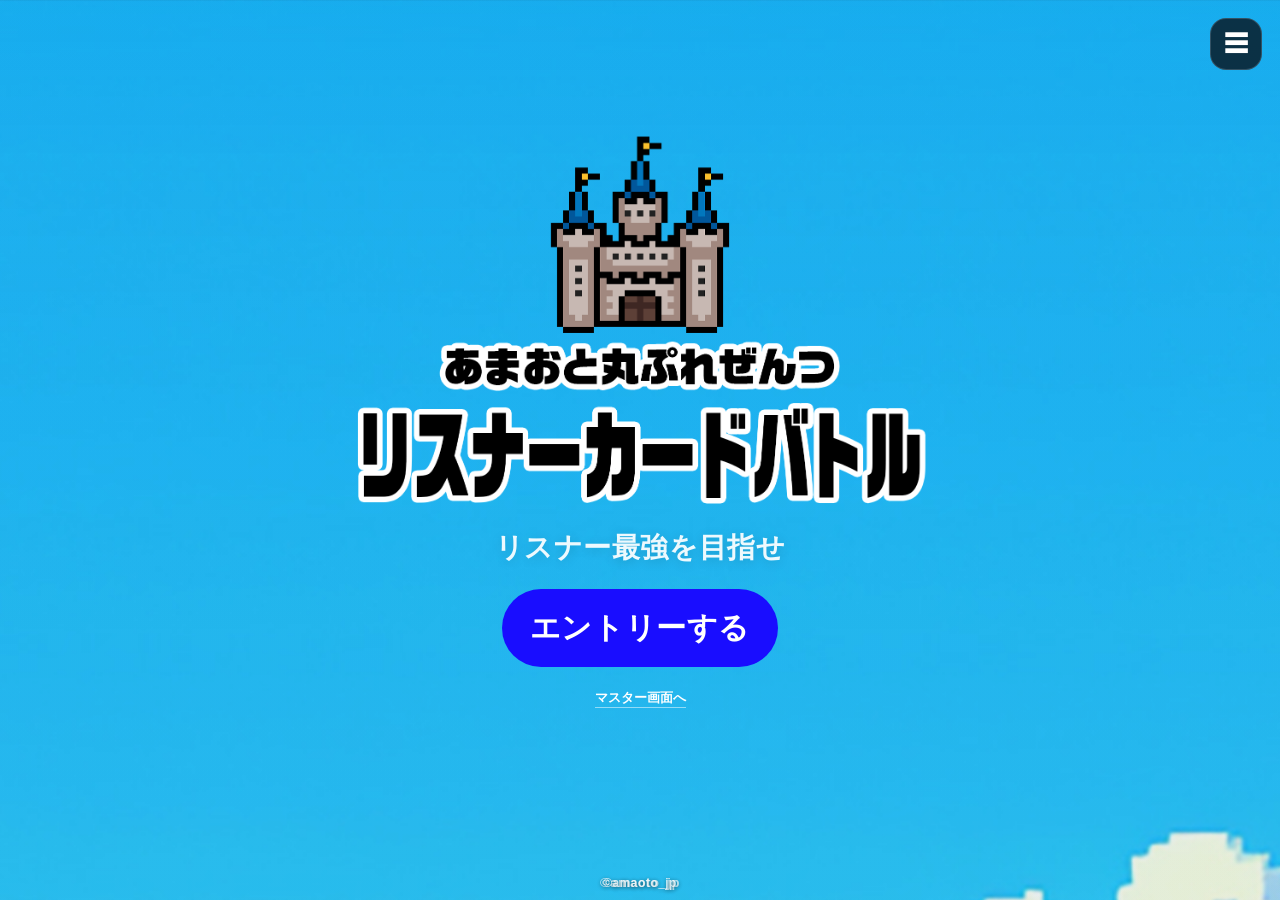
==== commit da3e7977: "Add files via upload" ====
--- a/index.html
+++ b/index.html
@@ -22,19 +22,18 @@
       <div class="player-flow-logo-wrap">
         <img src="assets/images/ui/game_logo_wide.png" alt="あまおと丸ぷれぜんつ リスナーカードバトル" class="player-flow-logo" />
       </div>
-      <div class="header-actions player-flow-actions">
-        <button type="button" class="danger exit-top" data-exit-top>退出する</button>
-        <button type="button" class="info" data-open-rules>ルール・戦闘の流れ</button>
-      </div>
+      <div class="header-actions player-flow-actions"></div>
     </header>
 
     <section id="intro-stage" class="intro-stage-shell">
+      <button type="button" id="open-top-menu" class="top-menu-button">☰</button>
       <div class="intro-stage-center">
         <img src="assets/images/ui/game_logo.png" alt="あまおと丸ぷれぜんつ リスナーカードバトル" class="intro-main-logo" />
         <p class="intro-copy">リスナー最強を目指せ</p>
         <div class="entry-actions intro-actions">
           <button type="button" id="start-entry" class="primary-cta large">エントリーする</button>
         </div>
+        <div class="intro-footer-links"><span class="player-footer-copy intro-copy-footer">©amaoto_jp</span><a href="master-login.html" class="master-entry-link">マスター画面へ</a></div>
       </div>
     </section>
 
@@ -109,6 +108,7 @@
             <div class="section-sub">選択中: <span id="deck-count">0</span> / 3</div>
           </div>
           <div id="twica-box" class="twica-box"></div>
+          <div id="deck-bonus-note" class="deck-bonus-note hidden"></div>
           <div class="skill-select-wrap">
             <div class="skill-picks">
               <div><label for="card-select-1">スキルカード①</label><select id="card-select-1" class="card-select"></select></div>
@@ -133,7 +133,7 @@
         <div id="phase-box" class="phase-wrap"></div>
       </section>
 
-      <section class="panel stage-card message-stage-panel">
+      <section class="panel stage-card message-stage-panel hidden">
         <h2 class="section-heading">ひとことメッセージ</h2>
         <div class="message-row">
           <input id="player-message" placeholder="ひとことを入力" maxlength="40" />
@@ -152,13 +152,15 @@
           <div class="quick-links">
             <button type="button" class="secondary" id="open-entry-review">エントリー内容の確認</button>
             <button type="button" class="secondary" id="open-status-review">対戦状況の確認</button>
-            <button type="button" class="secondary" id="open-log-review">対戦ログ</button>
           </div>
         </div>
       </section>
 
       <section id="status-review-panel" class="panel stage-card hidden">
-        <h2 class="section-heading">対戦状況の確認</h2>
+        <div class="section-title-row">
+          <h2 class="section-heading">対戦ログ</h2>
+          <div class="turn-select-wrap hidden" id="turn-select-wrap"><select id="turn-select"></select></div>
+        </div>
         <div id="status-box" class="status-panels"></div>
       </section>
 
@@ -167,11 +169,12 @@
         <div id="entry-review-box" class="entry-review-box"></div>
       </section>
 
-      <section id="log-review-panel" class="panel stage-card hidden">
+      <section id="log-review-panel" class="panel stage-card hidden always-hidden">
         <h2 class="section-heading">対戦ログ</h2>
         <div id="player-log" class="player-log"></div>
       </section>
     </section>
+    <div id="floating-chat-widget" class="floating-chat-widget hidden"></div>
     <div class="player-footer-copy">©amaoto_jp</div>
   </div>
   <script src="data/data.js"></script>
--- a/css/common.css
+++ b/css/common.css
@@ -151,3 +151,15 @@
 
 .hp-shield-inline{display:inline-flex;align-items:center;gap:4px;margin-left:6px;font-size:.9em;font-weight:900;color:inherit;vertical-align:baseline;}
 .shield-inline-icon{margin-right:0;vertical-align:middle;}
+
+.rules-modal-panel{
+  background:#000;
+  color:#fff;
+  border-color:rgba(255,255,255,.16);
+  max-height:min(82vh,900px);
+  overflow:auto;
+}
+.rules-modal-panel .rules-block p,
+.rules-modal-panel .rules-block ul,
+.rules-modal-panel .rules-block h3{color:#fff;}
+.rules-modal-panel .rules-block p{opacity:.94;}
--- a/css/player.css
+++ b/css/player.css
@@ -20,10 +20,12 @@
 }
 .player-flow-header{
   display:grid;
+  grid-template-columns:minmax(0,1fr) auto;
+  align-items:start;
   gap:18px;
-  justify-items:center;
   margin-bottom:22px;
 }
+.player-flow-logo-wrap{justify-content:flex-start;}
 .player-flow-logo-wrap{display:flex;justify-content:center;}
 .player-flow-logo{width:min(100%, 700px);height:auto;display:block;filter:drop-shadow(0 4px 0 rgba(255,255,255,.2));}
 .player-flow-actions{justify-content:center;gap:14px;}
@@ -186,6 +188,7 @@
 }
 .preview-thumb,.card-preview-grid .card-image{width:92px;height:116px;object-fit:cover;border-radius:14px;}
 .preview-name{font-size:18px;font-weight:900;color:#fff;margin-bottom:4px;}
+.preview-rarity{font-size:14px;font-weight:800;color:rgba(255,255,255,.82);}
 .preview-text{font-size:14px;color:rgba(255,255,255,.92);line-height:1.55;}
 .empty-note{
   padding:18px;
@@ -316,7 +319,7 @@
 #status-review-panel .section-heading,
 #entry-review-panel .section-heading,
 #log-review-panel .section-heading{margin-bottom:18px;}
-.action-shell .section-heading{margin-bottom:26px;}
+.action-shell .section-heading{margin-bottom:26px;padding:0 10px 8px 2px;}
 .waiting-lock-box{display:grid;gap:8px;background:rgba(7,51,67,.74);border:1px solid rgba(255,255,255,.12);border-radius:18px;padding:16px;}
 .waiting-lock-title{font-size:18px;font-weight:900;color:#fff;}
 @media (max-width: 900px){
@@ -331,3 +334,247 @@
   .major-action small,.minor-action small{font-size:11px;line-height:1.3;}
   .player-footer-copy{font-size:11px;bottom:8px;}
 }
+
+.top-menu-button{
+  position:fixed;
+  top:18px;
+  right:18px;
+  z-index:6;
+  width:52px;
+  height:52px;
+  border-radius:16px;
+  padding:0;
+  display:grid;
+  place-items:center;
+  font-size:24px;
+  background:rgba(10,28,42,.86);
+  color:#fff;
+  border:1px solid rgba(255,255,255,.16);
+}
+.top-menu-modal-panel,
+.rules-modal-panel{
+  background:#000;
+  color:#fff;
+  border-color:rgba(255,255,255,.14);
+  max-height:min(82vh, 900px);
+  overflow:auto;
+}
+.top-menu-links{display:grid;gap:10px;margin:16px 0 14px;}
+.top-menu-content{display:grid;gap:10px;color:rgba(255,255,255,.94);line-height:1.7;min-height:120px;}
+.top-menu-content h3{margin:0;font-size:24px;color:#fff;}
+.deck-bonus-note{
+  margin-top:10px;
+  padding:12px 14px;
+  border-radius:16px;
+  background:rgba(255,232,150,.18);
+  border:1px solid rgba(255,232,150,.35);
+  color:#fff4c4;
+  font-weight:900;
+  font-size:14px;
+}
+.turn-select-wrap{
+  display:grid;
+  gap:6px;
+  min-width:140px;
+}
+.turn-select-wrap label{margin:0;color:rgba(255,255,255,.82);font-size:12px;}
+.status-summary-stack{display:grid;gap:14px;}
+.status-summary-head{
+  display:inline-flex;
+  align-items:center;
+  gap:10px;
+  padding:10px 14px;
+  border-radius:999px;
+  background:rgba(7,51,67,.74);
+  border:1px solid rgba(255,255,255,.12);
+  color:#fff;
+  font-weight:900;
+}
+.responsive-status-panels{grid-template-columns:1fr 1fr;}
+.turn-history-card .turn-role-label{
+  margin:10px 0 4px;
+  font-size:13px;
+  font-weight:900;
+  color:#d9e7ff;
+  letter-spacing:.04em;
+}
+.floating-message-bar{
+  position:fixed;
+  left:50%;
+  bottom:34px;
+  transform:translateX(-50%);
+  z-index:8;
+  width:min(760px, calc(100vw - 24px));
+  background:rgba(10,28,42,.94);
+  border:1px solid rgba(255,255,255,.14);
+  border-radius:18px;
+  box-shadow:0 18px 34px rgba(0,0,0,.28);
+  padding:10px 12px;
+  display:grid;
+  gap:10px;
+}
+.floating-message-bar.expanded{padding-bottom:14px;}
+.floating-message-head{color:#fff;font-weight:900;line-height:1.5;min-height:24px;padding-right:90px;}
+.floating-message-controls{position:absolute;right:12px;top:10px;}
+.floating-message-controls button{min-height:40px;padding:8px 14px;font-size:14px;}
+.floating-message-body{display:grid;gap:8px;}
+.floating-message-label{font-size:13px;font-weight:900;color:rgba(255,255,255,.88);}
+.floating-message-row{display:grid;grid-template-columns:1fr auto;gap:10px;align-items:center;}
+.floating-message-row input{min-height:48px;padding:12px 14px;font-size:16px;}
+.floating-message-row button{min-height:48px;padding:10px 18px;font-size:15px;}
+.twica-link-button{display:inline-flex;align-items:center;justify-content:center;min-height:48px;padding:10px 18px;border-radius:999px;background:#111;color:#fff;text-decoration:none;font-weight:900;border:1px solid rgba(255,255,255,.12);}
+.battle-review-card .empty-note.compact{padding:8px 10px;}
+@media (max-width:900px){
+  .responsive-status-panels{grid-template-columns:1fr;}
+  .top-menu-button{top:12px;right:12px;width:48px;height:48px;border-radius:14px;}
+  .floating-message-bar{bottom:28px;width:min(calc(100vw - 18px), 760px);}
+}
+@media (max-width:560px){
+  .floating-message-row{grid-template-columns:1fr;}
+  .floating-message-controls{position:static;justify-self:end;}
+  .floating-message-head{padding-right:0;}
+}
+
+
+/* v20260412 player refinements */
+.player-flow-actions{display:flex;justify-content:flex-end;gap:12px;width:100%;}
+.message-stage-panel,.always-hidden{display:none !important;}
+.compact-phase-wrap{display:grid;gap:12px;justify-items:center;}
+.phase-banner-plate{display:inline-flex;align-items:center;justify-content:center;min-height:44px;padding:10px 28px;border-radius:24px;background:rgba(0,0,0,.92);color:#fff;font-size:24px;font-weight:900;min-width:min(520px, 100%);}
+#status-review-panel .section-title-row{display:flex;justify-content:space-between;align-items:center;gap:12px;flex-wrap:nowrap;}
+#status-review-panel .turn-select-wrap{justify-self:end;margin:0 0 0 auto;}
+#status-box.status-panels{grid-template-columns:1fr;}
+#status-review-panel .section-heading{margin-bottom:0;}
+.compact-review-list .card-unit,.compact-review-list .body-unit{display:grid;grid-template-columns:92px 1fr;align-items:center;gap:12px;}
+.compact-review-list .card-image,.compact-review-list .body-image{width:92px;height:116px;aspect-ratio:auto;}
+.slim-entry-summary{grid-template-columns:1fr;}
+.floating-chat-widget{position:fixed;right:18px;bottom:28px;z-index:18;display:grid;justify-items:end;gap:10px;}
+.chat-fab{display:inline-flex;align-items:center;gap:8px;min-height:48px;padding:10px 18px;border-radius:999px;background:#000;color:#fff;border:1px solid rgba(255,255,255,.16);box-shadow:0 16px 24px rgba(0,0,0,.28);}
+.chat-fab img{width:24px;height:24px;object-fit:contain;}
+.chat-panel{width:min(420px,calc(100vw - 24px));background:#000;border:1px solid rgba(255,255,255,.12);border-radius:28px;padding:18px 16px 16px;display:grid;gap:10px;box-shadow:0 24px 40px rgba(0,0,0,.34);}
+.chat-panel.hidden,.chat-fab.hidden{display:none !important;}
+.chat-panel-head{display:flex;align-items:center;justify-content:space-between;gap:10px;}
+.chat-panel-title{font-size:18px;font-weight:900;color:#fff;display:flex;align-items:center;gap:8px;}
+.chat-panel-title img{width:24px;height:24px;object-fit:contain;}
+.chat-close-btn{width:38px;height:38px;min-height:38px;padding:0;border-radius:12px;background:#8a8a8a;color:#fff;font-size:22px;display:grid;place-items:center;}
+.chat-panel-sub{font-size:12px;font-weight:800;color:rgba(255,255,255,.92);}
+.chat-history-scroll{background:rgba(255,255,255,.26);border-radius:24px;padding:16px;min-height:280px;max-height:420px;overflow-y:auto;overflow-x:hidden;display:flex;flex-direction:column;scrollbar-width:thin;scrollbar-color:rgba(255,255,255,.4) transparent;-webkit-overflow-scrolling:touch;overscroll-behavior:contain;touch-action:pan-y;}
+.chat-history-scroll::-webkit-scrollbar{width:6px;}
+.chat-history-scroll::-webkit-scrollbar-thumb{background:rgba(255,255,255,.35);border-radius:999px;}
+.chat-history-list{display:flex;flex-direction:column;justify-content:flex-end;gap:12px;min-height:100%;flex:1 0 auto;}
+.chat-history-item{display:flex;flex-direction:column;gap:4px;width:100%;max-width:100%;}
+.chat-history-item.mine{align-items:flex-end;}
+.chat-history-item.theirs{align-items:flex-start;}
+.chat-history-name{font-size:12px;font-weight:900;color:rgba(255,255,255,.78);}
+.chat-history-bubble{display:inline-block;width:fit-content;max-width:88%;padding:12px 14px;border-radius:18px;color:#fff;font-weight:800;line-height:1.55;position:relative;word-break:break-word;white-space:pre-wrap;}
+.chat-history-item.mine .chat-history-bubble{background:#2f8cf2;border-bottom-right-radius:8px;}
+.chat-history-item.theirs .chat-history-bubble{background:#2f3137;border-bottom-left-radius:8px;}
+.chat-history-empty{display:grid;justify-items:center;align-content:center;gap:10px;color:rgba(255,255,255,.7);min-height:240px;text-align:center;}
+.chat-empty-icon{width:34px;height:34px;object-fit:contain;opacity:.18;}
+.chat-latest-pill{justify-self:center;display:inline-flex;align-items:center;gap:8px;border-radius:999px;padding:8px 14px;background:#fff;color:#000;font-size:12px;font-weight:900;}
+.chat-latest-pill.hidden{display:none;}
+.chat-input-row{display:grid;grid-template-columns:1fr auto;gap:10px;align-items:center;background:rgba(255,255,255,.08);border-radius:22px;padding:6px;}
+.chat-input-row input{min-height:46px;background:rgba(255,255,255,.14);border:none;border-radius:18px;color:#fff;}
+.chat-input-row button{min-height:46px;padding:0 18px;border-radius:999px;background:#4a95e8;color:#fff;}
+.battle-result-panel{background:#000;color:#fff;max-width:min(480px, calc(100vw - 24px));text-align:center;}
+.battle-result-panel h3{margin:0 0 12px;font-size:28px;}
+.battle-result-panel p{margin:0 0 10px;line-height:1.7;}
+.menu-icon-box{width:44px;height:44px;min-height:44px;padding:0;border-radius:14px;background:#fff;color:#000;display:grid;place-items:center;}
+.menu-icon-box img{width:22px;height:22px;object-fit:contain;}
+.app-menu-shell{background:#000;border-color:rgba(255,255,255,.14);color:#fff;min-height:min(82vh,900px);}
+.app-menu-toolbar{display:flex;justify-content:flex-end;gap:8px;margin-bottom:18px;}
+.center-menu-list{display:grid;gap:0;justify-items:stretch;text-align:center;}
+.menu-line-item{background:transparent;color:#fff;border:none;border-radius:0;min-height:58px;box-shadow:none;font-size:24px;font-weight:900;}
+.menu-divider{width:100%;height:1px;background:rgba(255,255,255,.35);}
+.menu-danger-item{margin:22px auto 0;min-height:50px;padding:10px 30px;border-radius:999px;background:#d73737;color:#fff;font-size:20px;font-weight:900;}
+.top-menu-page-title{font-size:28px;font-weight:900;text-align:center;}
+.page-divider{height:1px;background:rgba(255,255,255,.4);margin:12px 0 16px;}
+.top-menu-page-body,.rules-block-rich{text-align:center;line-height:1.9;color:rgba(255,255,255,.94);font-size:18px;}
+.rules-page-body.rules-left,.rules-page-body.rules-left .rules-block-rich{text-align:left;font-size:16px;line-height:1.8;padding:0 6px;}
+.rules-page-body.rules-left .rules-block-rich h3{text-align:left;}
+.rules-page-body.rules-left .rules-block-rich p{text-align:left;}
+.rules-block-rich h3{font-size:24px;color:#fff;margin:0 0 10px;}
+.rules-block-rich p{margin:0 0 18px;color:rgba(255,255,255,.94);}
+.phase-player-stack{display:grid;gap:10px;width:min(620px,100%);}
+.phase-player-card{background:rgba(7,51,67,.66);border:1px solid rgba(255,255,255,.12);border-radius:18px;padding:12px 14px;display:grid;gap:8px;}
+.phase-player-toprow{display:grid;grid-template-columns:minmax(0,1fr) auto;gap:8px;align-items:start;}
+.phase-player-name{font-size:18px;font-weight:900;color:#fff;line-height:1.2;word-break:break-word;min-width:0;}
+.phase-expand-btn{width:30px;height:30px;min-height:30px;padding:0;border-radius:10px;background:rgba(255,255,255,.14);color:#fff;border:1px solid rgba(255,255,255,.18);display:grid;place-items:center;font-size:18px;font-weight:900;}
+.phase-player-hpbar-row{display:grid;grid-template-columns:auto 1fr auto;gap:10px;align-items:center;}
+.phase-player-hpbar-row.spectator-like .hp-bar.thick{height:16px;background:rgba(30,46,24,.66);overflow:hidden;position:relative;border:2px solid rgba(255,255,255,.2);}
+.phase-player-hpbar-row.spectator-like .hp-bar.over{box-shadow:0 0 0 4px rgba(54,191,255,.9);}
+.phase-player-hpbar-row.spectator-like .shield-fill{position:absolute;top:0;bottom:0;background:linear-gradient(90deg, rgba(120,225,255,.62), rgba(72,188,255,.92));outline:4px solid rgba(76,195,255,.72);outline-offset:-2px;}
+.phase-player-hpbar-row.spectator-like .hp-fill{position:absolute;left:0;top:0;bottom:0;background:linear-gradient(90deg,#84f06e 0%, #4fc343 100%)!important;}
+.phase-player-turnrow{display:flex;justify-content:flex-end;}
+.phase-turn-badge{display:inline-flex;align-items:center;justify-content:center;min-height:32px;padding:6px 12px;border-radius:999px;font-size:12px;font-weight:900;color:#fff;background:rgba(255,255,255,.14);border:1px solid rgba(255,255,255,.12);}
+.phase-turn-badge.first{background:#f56d7e;}
+.phase-turn-badge.second{background:#6d8cf5;}
+.phase-turn-badge.idle{background:#6b7280;}
+.phase-player-hpnum{font-size:20px;font-weight:900;color:#fff;min-width:56px;text-align:right;}
+.phase-player-choice-row{display:flex;justify-content:flex-start;}
+.phase-choice-badge{display:inline-flex;align-items:center;justify-content:center;min-height:38px;padding:8px 14px;border-radius:999px;font-size:14px;font-weight:900;color:#fff;max-width:100%;text-align:center;line-height:1.3;word-break:break-word;}
+.phase-choice-badge.attack{background:#f56d7e;}
+.phase-choice-badge.heal{background:#5acb79;}
+.phase-choice-badge.guard{background:#ff9e3d;}
+.phase-choice-badge.evade{background:#5acb79;}
+.phase-choice-badge.skill{background:#9f86ff;}
+.phase-choice-badge.waiting{background:#6b7280;}
+.phase-player-detail{display:grid;gap:8px;padding-top:4px;}
+.phase-detail-row{display:flex;flex-wrap:wrap;gap:10px;color:rgba(255,255,255,.9);font-size:13px;font-weight:800;}
+.log-only-card{padding-top:10px;}
+.player-top-grid{align-items:start;}
+.action-shell,.quick-links-panel{display:grid;align-content:start;}
+.action-shell .section-heading,.quick-links-panel .section-heading{margin-top:0;}
+.action-shell .section-heading{padding-top:8px;padding-left:8px;padding-right:8px;margin-bottom:22px;}
+.quick-links-panel .section-heading{padding-top:8px;padding-left:8px;padding-right:8px;margin-bottom:22px;}
+
+#turn-select-wrap label{display:none;}
+
+.full-width-log{width:100%;box-sizing:border-box;}
+.player-flow-actions .top-menu-button.small{position:static;top:auto;right:auto;}
+
+#status-box .status-card{width:100%;box-sizing:border-box;}
+#status-box .turn-history-card{background:rgba(7,51,67,.74);}
+
+
+.intro-footer-links{display:flex;align-items:center;justify-content:center;gap:12px;flex-wrap:wrap;margin-top:8px;}
+.intro-copy-footer{font-size:13px;opacity:.9;}
+.master-entry-link{color:#fff;font-size:13px;font-weight:800;text-decoration:none;border-bottom:1px solid rgba(255,255,255,.5);}
+.master-login-panel{width:min(620px,100%);}
+.master-login-backlink{color:#fff;font-size:14px;font-weight:800;text-decoration:none;}
+.menu-back-bottom{display:inline-flex;align-items:center;justify-content:center;gap:8px;background:#fff !important;color:#000 !important;border-radius:16px !important;padding:12px 18px !important;min-height:52px !important;min-width:auto !important;font-size:16px !important;font-weight:900;border:none !important;box-shadow:none !important;}
+.menu-back-bottom img{width:18px;height:18px;object-fit:contain;}
+.menu-page-bottom{display:flex;justify-content:center;margin-top:22px;}
+.phase-player-stack{display:grid;grid-template-columns:repeat(2,minmax(0,1fr));gap:12px;width:100%;align-items:start;}
+.phase-player-card{background:rgba(7,51,67,.66);border:1px solid rgba(255,255,255,.12);border-radius:18px;padding:12px 14px;display:grid;gap:8px;min-height:0;}
+.phase-player-toprow{display:grid;grid-template-columns:minmax(0,1fr) auto auto;gap:10px;align-items:center;}
+.phase-player-turnbadge{display:inline-flex;align-items:center;justify-content:center;min-height:36px;padding:8px 12px;border-radius:999px;font-size:13px;font-weight:900;color:#fff;white-space:nowrap;}
+.phase-player-turnbadge.first{background:#4f7dff;}
+.phase-player-turnbadge.second{background:#ff6d6d;}
+.phase-player-turnbadge.idle{background:#6b7280;}
+.phase-expand-btn{display:inline-flex;align-items:center;justify-content:center;width:34px;height:34px;border-radius:10px;padding:0;background:rgba(255,255,255,.14);color:#fff;font-size:18px;font-weight:900;border:1px solid rgba(255,255,255,.15);}
+.phase-player-hpnum{font-size:18px;font-weight:900;color:#fff;min-width:80px;text-align:right;display:flex;justify-content:flex-end;align-items:center;gap:6px;}
+.phase-player-choice-row .choice-badge,.phase-player-choice-row .phase-choice-badge{min-height:40px;font-size:14px;padding:8px 14px;}
+.phase-detail-row.single-line{display:flex;flex-wrap:wrap;gap:10px 12px;align-items:center;}
+.phase-detail-chip{display:inline-flex;align-items:center;justify-content:center;min-height:32px;padding:6px 10px;border-radius:999px;background:rgba(255,255,255,.12);border:1px solid rgba(255,255,255,.12);font-size:12px;font-weight:900;color:#fff;white-space:nowrap;}
+.action-shell,.quick-links-panel{align-self:start;padding-top:26px;}
+.player-top-grid{align-items:start;grid-template-columns:minmax(0,1fr) minmax(0,1fr);}
+.action-shell .section-heading,.quick-links-panel .section-heading{margin:0 0 22px;padding:0 10px;}
+.chat-panel{position:relative;}
+.chat-history-wrap{position:relative;min-height:0;}
+.chat-latest-pill{position:absolute;left:50%;bottom:14px;transform:translateX(-50%);z-index:5;background:#ffffff;color:#000;box-shadow:0 6px 18px rgba(0,0,0,.22);text-align:center;line-height:1.35;white-space:normal;max-width:220px;justify-content:center;}
+@media (max-width: 860px){
+  .phase-player-stack{grid-template-columns:1fr;}
+  .player-top-grid{grid-template-columns:1fr;}
+}
+
+.choice-badge{display:inline-flex;align-items:center;justify-content:center;border-radius:999px;color:#fff;font-weight:900;line-height:1.25;text-align:center;word-break:break-word;}
+.choice-badge.attack{background:#f56d7e;}
+.choice-badge.heal{background:#5acb79;}
+.choice-badge.guard{background:#ff9e3d;}
+.choice-badge.evade{background:#5acb79;}
+.choice-badge.skill{background:#9f86ff;}
+.choice-badge.waiting{background:#6b7280;}
+
+.player-top-grid{align-items:start;}
+.player-top-grid > .panel{margin-top:0;}
